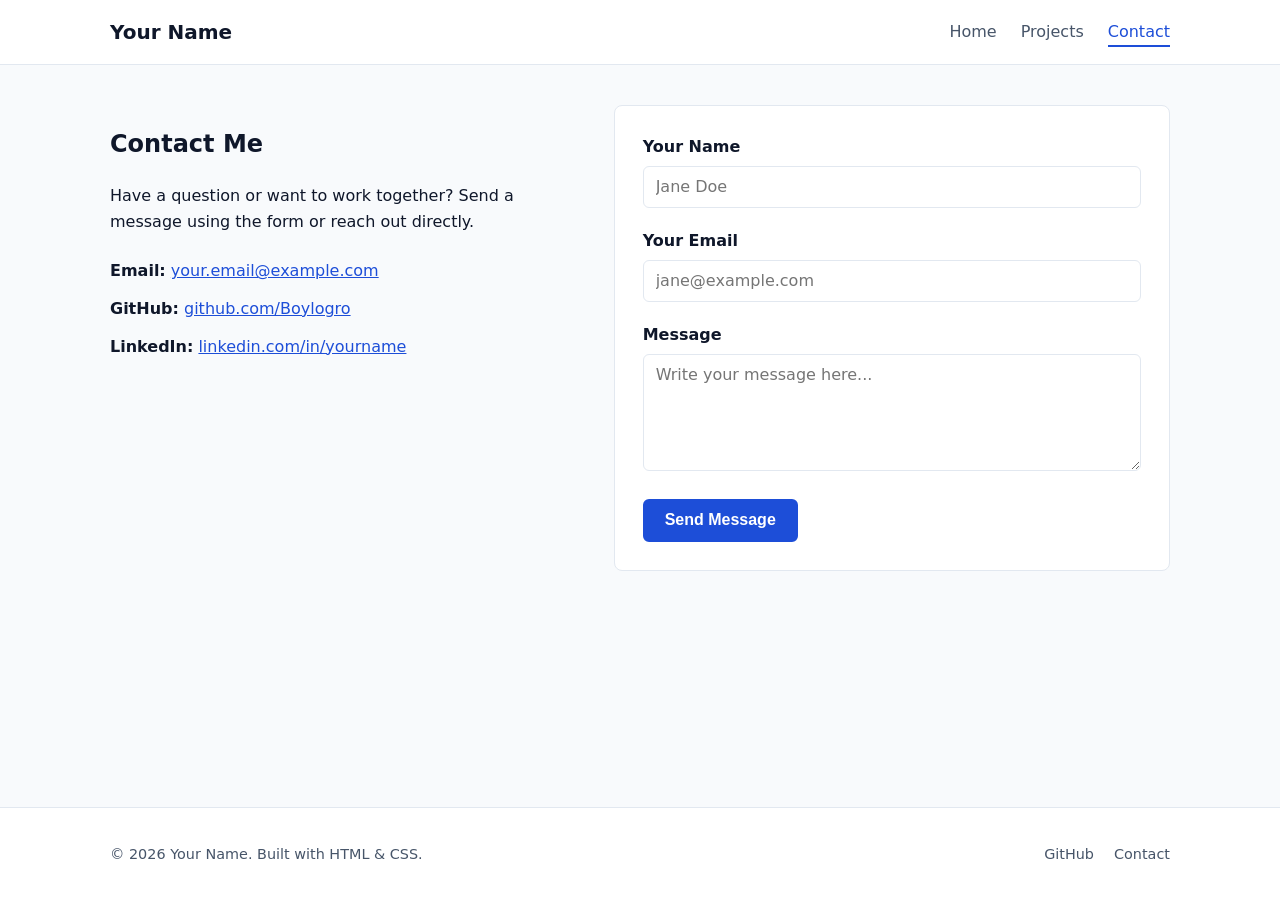
==== contact.html @ 1925878f "Initial commit: add base HTML pages and external CSS" ====
<!DOCTYPE html>
<html lang="en">
<head>
  <meta charset="UTF-8">
  <meta name="viewport" content="width=device-width, initial-scale=1.0">
  <title>Contact | Your Name</title>
  <link rel="stylesheet" href="styles.css">
</head>
<body>
  <header class="site-header">
    <div class="container header-inner">
      <a href="index.html" class="logo">Your Name</a>
      <nav aria-label="Main navigation">
        <ul class="nav-list">
          <li><a href="index.html">Home</a></li>
          <li><a href="projects.html">Projects</a></li>
          <li><a href="contact.html" class="active">Contact</a></li>
        </ul>
      </nav>
    </div>
  </header>

  <main class="container">
    <section class="page-section contact-layout">
      <div class="contact-info">
        <h1>Contact Me</h1>
        <p>Have a question or want to work together? Send a message using the form or reach out directly.</p>
        <ul class="contact-details">
          <li><strong>Email:</strong> <a href="mailto:your.email@example.com">your.email@example.com</a></li>
          <li><strong>GitHub:</strong> <a href="https://github.com/Boylogro" target="_blank" rel="noopener noreferrer">github.com/Boylogro</a></li>
          <li><strong>LinkedIn:</strong> <a href="https://linkedin.com" target="_blank" rel="noopener noreferrer">linkedin.com/in/yourname</a></li>
        </ul>
      </div>

      <form class="contact-form" action="#" method="post">
        <div class="form-group">
          <label for="name">Your Name</label>
          <input type="text" id="name" name="name" placeholder="Jane Doe" required>
        </div>

        <div class="form-group">
          <label for="email">Your Email</label>
          <input type="email" id="email" name="email" placeholder="jane@example.com" required>
        </div>

        <div class="form-group">
          <label for="message">Message</label>
          <textarea id="message" name="message" rows="5" placeholder="Write your message here..." required></textarea>
        </div>

        <button type="submit" class="btn">Send Message</button>
      </form>
    </section>
  </main>

  <footer class="site-footer">
    <div class="container footer-inner">
      <p>&copy; 2026 Your Name. Built with HTML &amp; CSS.</p>
      <ul class="footer-links">
        <li><a href="https://github.com/Boylogro" target="_blank" rel="noopener noreferrer">GitHub</a></li>
        <li><a href="contact.html">Contact</a></li>
      </ul>
    </div>
  </footer>
</body>
</html>
---- styles.css ----
/*
  Color Palette:
  - Background: #f8fafc (Slate 50)
  - Surface / Cards: #ffffff (White)
  - Primary Accent: #1d4ed8 (Blue 700)
  - Primary Hover: #1e40af (Blue 800)
  - Text Primary: #0f172a (Slate 900)
  - Text Secondary: #475569 (Slate 600)
  - Border: #e2e8f0 (Slate 200)

  Font Family:
  - System Sans-Serif Stack: system-ui, -apple-system, "Segoe UI", Roboto, sans-serif
*/

:root {
    --bg-color: #f8fafc;
    --surface-color: #ffffff;
    --primary: #1d4ed8;
    --primary-hover: #1e40af;
    --text-main: #0f172a;
    --text-muted: #475569;
    --border-color: #e2e8f0;
  }
  
  *,
  *::before,
  *::after {
    box-sizing: border-box;
  }
  
  body {
    margin: 0;
    font-family: system-ui, -apple-system, "Segoe UI", Roboto, sans-serif;
    background-color: var(--bg-color);
    color: var(--text-main);
    line-height: 1.6;
    display: flex;
    flex-direction: column;
    min-height: 100vh;
  }
  
  img {
    max-width: 100%;
    height: auto;
    display: block;
  }
  
  main {
    flex: 1;
  }
  
  .container {
    width: 100%;
    max-width: 1100px;
    margin: 0 auto;
    padding: 0 1.25rem;
  }
  
  /* Header & Navigation */
  .site-header {
    background-color: var(--surface-color);
    border-bottom: 1px solid var(--border-color);
  }
  
  .header-inner {
    display: flex;
    justify-content: space-between;
    align-items: center;
    padding-top: 1rem;
    padding-bottom: 1rem;
    gap: 1rem;
  }
  
  .logo {
    font-size: 1.25rem;
    font-weight: 700;
    color: var(--text-main);
    text-decoration: none;
  }
  
  .nav-list {
    list-style: none;
    display: flex;
    gap: 1.5rem;
    margin: 0;
    padding: 0;
  }
  
  .nav-list a {
    text-decoration: none;
    color: var(--text-muted);
    font-weight: 500;
    padding-bottom: 0.25rem;
    border-bottom: 2px solid transparent;
    transition: color 0.2s ease, border-color 0.2s ease;
  }
  
  .nav-list a:hover,
  .nav-list a.active {
    color: var(--primary);
    border-bottom-color: var(--primary);
  }
  
  /* Buttons */
  .btn {
    display: inline-block;
    background-color: var(--primary);
    color: #ffffff;
    text-decoration: none;
    padding: 0.65rem 1.25rem;
    border-radius: 6px;
    font-weight: 600;
    border: 2px solid var(--primary);
    cursor: pointer;
    font-size: 1rem;
    transition: background-color 0.2s ease, border-color 0.2s ease;
  }
  
  .btn:hover {
    background-color: var(--primary-hover);
    border-color: var(--primary-hover);
  }
  
  .btn-outline {
    background-color: transparent;
    color: var(--primary);
  }
  
  .btn-outline:hover {
    background-color: var(--primary);
    color: #ffffff;
  }
  
  /* Hero Section */
  .hero {
    display: flex;
    align-items: center;
    gap: 2.5rem;
    padding: 3.5rem 0;
  }
  
  .profile-photo {
    width: 220px;
    height: 220px;
    object-fit: cover;
    border-radius: 50%;
    border: 4px solid var(--surface-color);
    box-shadow: 0 4px 12px rgba(15, 23, 42, 0.08);
    flex-shrink: 0;
  }
  
  .hero-content h1 {
    margin-top: 0;
    margin-bottom: 0.75rem;
    font-size: 2.25rem;
  }
  
  .hero-content p {
    color: var(--text-muted);
    margin-bottom: 1.5rem;
  }
  
  .hero-actions {
    display: flex;
    flex-wrap: wrap;
    gap: 0.75rem;
  }
  
  /* Skills & Projects Grids */
  .skills-section,
  .page-section {
    padding: 2.5rem 0 3.5rem;
  }
  
  .section-intro {
    color: var(--text-muted);
    margin-bottom: 2rem;
  }
  
  .skills-grid,
  .projects-grid {
    display: grid;
    grid-template-columns: repeat(3, 1fr);
    gap: 1.5rem;
  }
  
  .skill-card,
  .project-card {
    background-color: var(--surface-color);
    border: 1px solid var(--border-color);
    border-radius: 8px;
    overflow: hidden;
    transition: transform 0.2s ease, box-shadow 0.2s ease;
  }
  
  .skill-card {
    padding: 1.5rem;
  }
  
  .project-card:hover,
  .skill-card:hover {
    transform: translateY(-3px);
    box-shadow: 0 8px 20px rgba(15, 23, 42, 0.08);
  }
  
  .project-card img {
    width: 100%;
    height: 190px;
    object-fit: cover;
    background-color: var(--border-color);
  }
  
  .card-body {
    padding: 1.25rem;
  }
  
  .card-body h2 {
    margin-top: 0;
    font-size: 1.25rem;
  }
  
  .card-body p {
    color: var(--text-muted);
    margin-bottom: 1.25rem;
  }
  
  /* Contact Page */
  .contact-layout {
    display: grid;
    grid-template-columns: 1fr 1.2fr;
    gap: 2.5rem;
    align-items: start;
  }
  
  .contact-details {
    list-style: none;
    padding: 0;
    margin-top: 1.5rem;
  }
  
  .contact-details li {
    margin-bottom: 0.75rem;
  }
  
  .contact-details a {
    color: var(--primary);
  }
  
  .contact-form {
    background-color: var(--surface-color);
    border: 1px solid var(--border-color);
    border-radius: 8px;
    padding: 1.75rem;
  }
  
  .form-group {
    margin-bottom: 1.25rem;
  }
  
  .form-group label {
    display: block;
    font-weight: 600;
    margin-bottom: 0.4rem;
  }
  
  .form-group input,
  .form-group textarea {
    width: 100%;
    padding: 0.65rem 0.75rem;
    border: 1px solid var(--border-color);
    border-radius: 6px;
    font-family: inherit;
    font-size: 1rem;
  }
  
  .form-group input:focus,
  .form-group textarea:focus {
    outline: 2px solid var(--primary);
    border-color: transparent;
  }
  
  /* Footer */
  .site-footer {
    background-color: var(--surface-color);
    border-top: 1px solid var(--border-color);
    padding: 1.25rem 0;
    color: var(--text-muted);
    font-size: 0.9rem;
  }
  
  .footer-inner {
    display: flex;
    justify-content: space-between;
    align-items: center;
    gap: 1rem;
  }
  
  .footer-links {
    list-style: none;
    display: flex;
    gap: 1.25rem;
    margin: 0;
    padding: 0;
  }
  
  .footer-links a {
    color: var(--text-muted);
    text-decoration: none;
  }
  
  .footer-links a:hover {
    color: var(--primary);
  }
  
  /* Responsive Breakpoints (768px Tablet & 360px Mobile) */
  @media (max-width: 768px) {
    .hero {
      flex-direction: column;
      text-align: center;
      padding: 2.5rem 0;
    }
  
    .hero-actions {
      justify-content: center;
    }
  
    .skills-grid,
    .projects-grid {
      grid-template-columns: repeat(2, 1fr);
    }
  
    .contact-layout {
      grid-template-columns: 1fr;
    }
  }
  
  @media (max-width: 480px) {
    .header-inner,
    .footer-inner {
      flex-direction: column;
      text-align: center;
    }
  
    .skills-grid,
    .projects-grid {
      grid-template-columns: 1fr;
    }
  
    .profile-photo {
      width: 160px;
      height: 160px;
    }
  
    .hero-content h1 {
      font-size: 1.75rem;
    }
  }
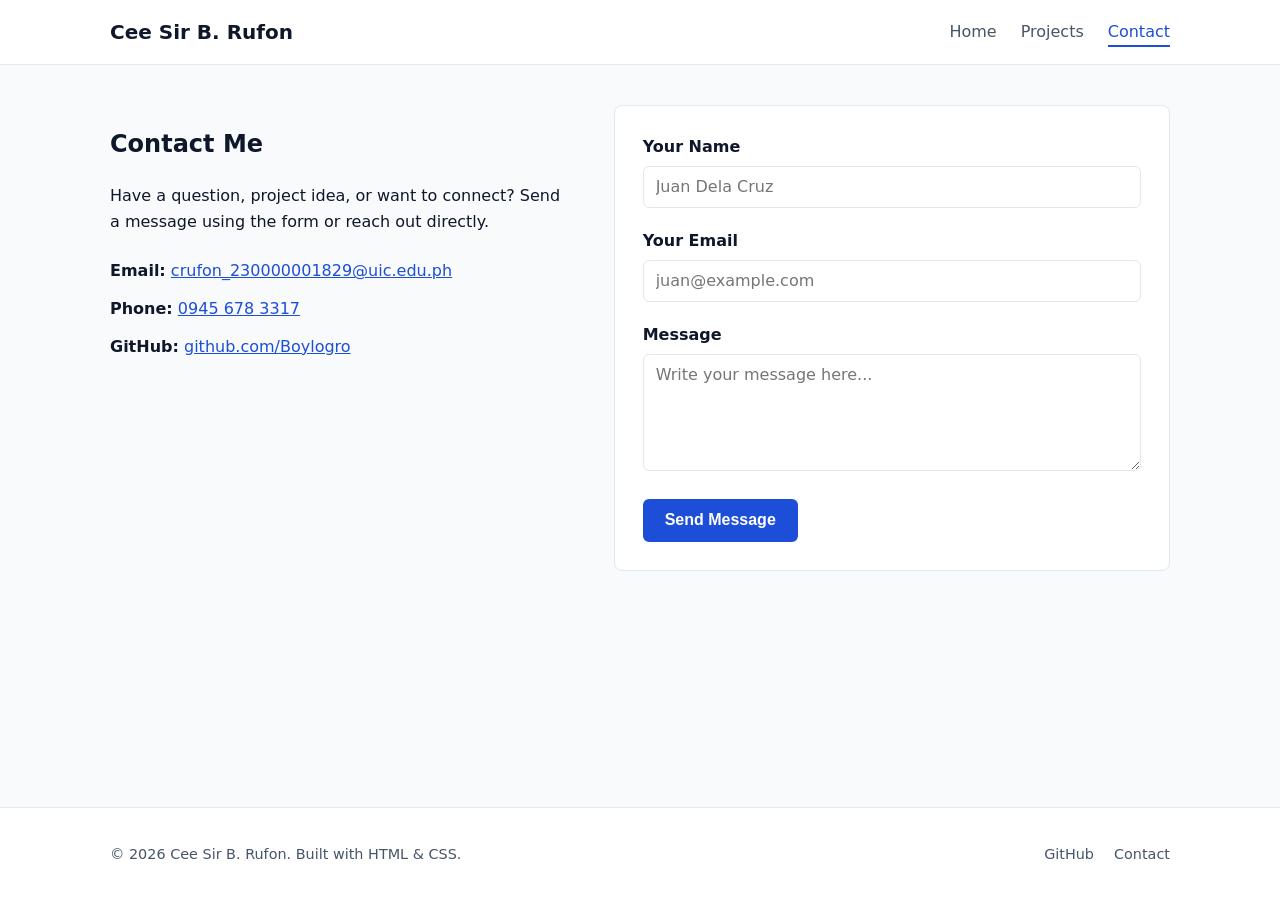
==== commit 5adca7e7: "Update contact page with email, phone number, and GitHub link" ====
--- a/contact.html
+++ b/contact.html
@@ -3,13 +3,13 @@
 <head>
   <meta charset="UTF-8">
   <meta name="viewport" content="width=device-width, initial-scale=1.0">
-  <title>Contact | Your Name</title>
+  <title>Contact | Cee Sir B. Rufon</title>
   <link rel="stylesheet" href="styles.css">
 </head>
 <body>
   <header class="site-header">
     <div class="container header-inner">
-      <a href="index.html" class="logo">Your Name</a>
+      <a href="index.html" class="logo">Cee Sir B. Rufon</a>
       <nav aria-label="Main navigation">
         <ul class="nav-list">
           <li><a href="index.html">Home</a></li>
@@ -24,23 +24,23 @@
     <section class="page-section contact-layout">
       <div class="contact-info">
         <h1>Contact Me</h1>
-        <p>Have a question or want to work together? Send a message using the form or reach out directly.</p>
+        <p>Have a question, project idea, or want to connect? Send a message using the form or reach out directly.</p>
         <ul class="contact-details">
-          <li><strong>Email:</strong> <a href="mailto:your.email@example.com">your.email@example.com</a></li>
+          <li><strong>Email:</strong> <a href="mailto:crufon_230000001829@uic.edu.ph">crufon_230000001829@uic.edu.ph</a></li>
+          <li><strong>Phone:</strong> <a href="tel:+639456783317">0945 678 3317</a></li>
           <li><strong>GitHub:</strong> <a href="https://github.com/Boylogro" target="_blank" rel="noopener noreferrer">github.com/Boylogro</a></li>
-          <li><strong>LinkedIn:</strong> <a href="https://linkedin.com" target="_blank" rel="noopener noreferrer">linkedin.com/in/yourname</a></li>
         </ul>
       </div>
 
       <form class="contact-form" action="#" method="post">
         <div class="form-group">
           <label for="name">Your Name</label>
-          <input type="text" id="name" name="name" placeholder="Jane Doe" required>
+          <input type="text" id="name" name="name" placeholder="Juan Dela Cruz" required>
         </div>
 
         <div class="form-group">
           <label for="email">Your Email</label>
-          <input type="email" id="email" name="email" placeholder="jane@example.com" required>
+          <input type="email" id="email" name="email" placeholder="juan@example.com" required>
         </div>
 
         <div class="form-group">
@@ -55,7 +55,7 @@
 
   <footer class="site-footer">
     <div class="container footer-inner">
-      <p>&copy; 2026 Your Name. Built with HTML &amp; CSS.</p>
+      <p>&copy; 2026 Cee Sir B. Rufon. Built with HTML &amp; CSS.</p>
       <ul class="footer-links">
         <li><a href="https://github.com/Boylogro" target="_blank" rel="noopener noreferrer">GitHub</a></li>
         <li><a href="contact.html">Contact</a></li>
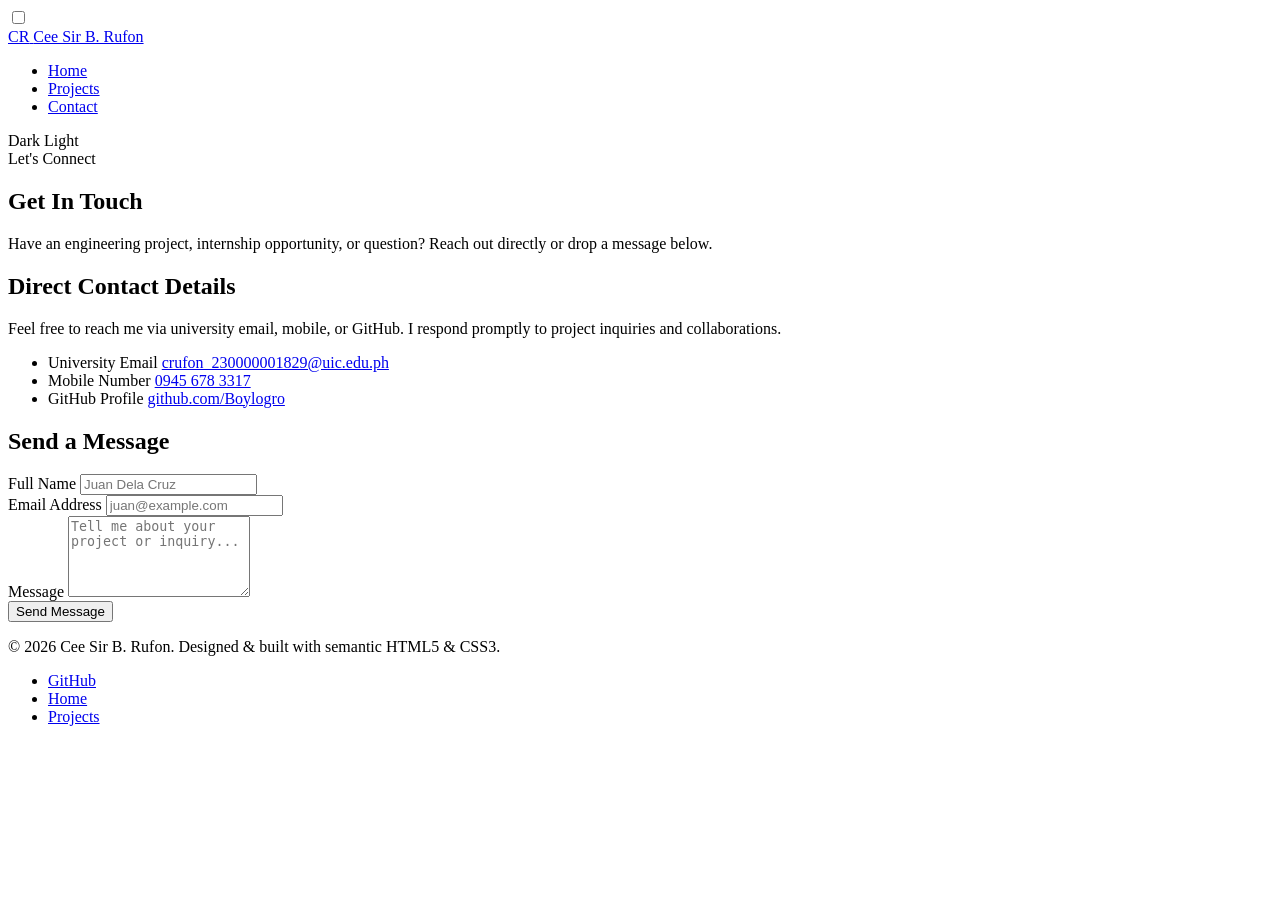
==== commit 7cda8a48: "Add interactive peeking Earth landing intro with audio" ====
--- a/contact.html
+++ b/contact.html
@@ -4,63 +4,100 @@
   <meta charset="UTF-8">
   <meta name="viewport" content="width=device-width, initial-scale=1.0">
   <title>Contact | Cee Sir B. Rufon</title>
+  <link rel="preconnect" href="https://fonts.googleapis.com">
+  <link rel="preconnect" href="https://fonts.gstatic.com" crossorigin>
+  <link rel="stylesheet" href="https://fonts.googleapis.com/css2?family=Plus+Jakarta+Sans:wght@400;500;600;700;800&display=swap">
+  <link rel="stylesheet" href="https://fonts.googleapis.com/css2?family=JetBrains+Mono:wght@500;600&display=swap">
   <link rel="stylesheet" href="styles.css">
 </head>
 <body>
-  <header class="site-header">
-    <div class="container header-inner">
-      <a href="index.html" class="logo">Cee Sir B. Rufon</a>
-      <nav aria-label="Main navigation">
-        <ul class="nav-list">
+  <input type="checkbox" id="theme-toggle" class="theme-checkbox" aria-label="Toggle dark mode">
+
+  <div class="site-wrapper">
+    <header class="site-header">
+      <div class="container header-inner">
+        <a href="index.html" class="logo">
+          <span class="logo-mark">CR</span>
+          <span>Cee Sir B. Rufon</span>
+        </a>
+        <div class="header-controls">
+          <nav aria-label="Main navigation">
+            <ul class="nav-list">
+              <li><a href="index.html">Home</a></li>
+              <li><a href="projects.html">Projects</a></li>
+              <li><a href="contact.html" class="active">Contact</a></li>
+            </ul>
+          </nav>
+          <label for="theme-toggle" class="theme-switch" title="Switch Light / Dark Theme">
+            <span class="theme-label-dark">Dark</span>
+            <span class="theme-label-light">Light</span>
+          </label>
+        </div>
+      </div>
+    </header>
+
+    <main class="container">
+      <section class="page-section" aria-labelledby="contact-heading">
+        <div class="section-header">
+          <span class="section-kicker">Let's Connect</span>
+          <h1 id="contact-heading">Get In Touch</h1>
+          <p class="section-intro">Have an engineering project, internship opportunity, or question? Reach out directly or drop a message below.</p>
+        </div>
+
+        <div class="contact-layout">
+          <div class="contact-info">
+            <h2>Direct Contact Details</h2>
+            <p>Feel free to reach me via university email, mobile, or GitHub. I respond promptly to project inquiries and collaborations.</p>
+
+            <ul class="contact-details">
+              <li>
+                <span class="contact-label">University Email</span>
+                <a href="mailto:crufon_230000001829@uic.edu.ph">crufon_230000001829@uic.edu.ph</a>
+              </li>
+              <li>
+                <span class="contact-label">Mobile Number</span>
+                <a href="tel:+639456783317">0945 678 3317</a>
+              </li>
+              <li>
+                <span class="contact-label">GitHub Profile</span>
+                <a href="https://github.com/Boylogro" target="_blank" rel="noopener noreferrer">github.com/Boylogro</a>
+              </li>
+            </ul>
+          </div>
+
+          <form class="contact-form" action="#" method="post">
+            <h2>Send a Message</h2>
+            <div class="form-group">
+              <label for="name">Full Name</label>
+              <input type="text" id="name" name="name" placeholder="Juan Dela Cruz" required>
+            </div>
+
+            <div class="form-group">
+              <label for="email">Email Address</label>
+              <input type="email" id="email" name="email" placeholder="juan@example.com" required>
+            </div>
+
+            <div class="form-group">
+              <label for="message">Message</label>
+              <textarea id="message" name="message" rows="5" placeholder="Tell me about your project or inquiry..." required></textarea>
+            </div>
+
+            <button type="submit" class="btn btn-primary btn-full">Send Message</button>
+          </form>
+        </div>
+      </section>
+    </main>
+
+    <footer class="site-footer">
+      <div class="container footer-inner">
+        <p>&copy; 2026 Cee Sir B. Rufon. Designed &amp; built with semantic HTML5 &amp; CSS3.</p>
+        <ul class="footer-links">
+          <li><a href="https://github.com/Boylogro" target="_blank" rel="noopener noreferrer">GitHub</a></li>
           <li><a href="index.html">Home</a></li>
           <li><a href="projects.html">Projects</a></li>
-          <li><a href="contact.html" class="active">Contact</a></li>
-        </ul>
-      </nav>
-    </div>
-  </header>
-
-  <main class="container">
-    <section class="page-section contact-layout">
-      <div class="contact-info">
-        <h1>Contact Me</h1>
-        <p>Have a question, project idea, or want to connect? Send a message using the form or reach out directly.</p>
-        <ul class="contact-details">
-          <li><strong>Email:</strong> <a href="mailto:crufon_230000001829@uic.edu.ph">crufon_230000001829@uic.edu.ph</a></li>
-          <li><strong>Phone:</strong> <a href="tel:+639456783317">0945 678 3317</a></li>
-          <li><strong>GitHub:</strong> <a href="https://github.com/Boylogro" target="_blank" rel="noopener noreferrer">github.com/Boylogro</a></li>
         </ul>
       </div>
-
-      <form class="contact-form" action="#" method="post">
-        <div class="form-group">
-          <label for="name">Your Name</label>
-          <input type="text" id="name" name="name" placeholder="Juan Dela Cruz" required>
-        </div>
-
-        <div class="form-group">
-          <label for="email">Your Email</label>
-          <input type="email" id="email" name="email" placeholder="juan@example.com" required>
-        </div>
-
-        <div class="form-group">
-          <label for="message">Message</label>
-          <textarea id="message" name="message" rows="5" placeholder="Write your message here..." required></textarea>
-        </div>
-
-        <button type="submit" class="btn">Send Message</button>
-      </form>
-    </section>
-  </main>
-
-  <footer class="site-footer">
-    <div class="container footer-inner">
-      <p>&copy; 2026 Cee Sir B. Rufon. Built with HTML &amp; CSS.</p>
-      <ul class="footer-links">
-        <li><a href="https://github.com/Boylogro" target="_blank" rel="noopener noreferrer">GitHub</a></li>
-        <li><a href="contact.html">Contact</a></li>
-      </ul>
-    </div>
-  </footer>
+    </footer>
+  </div>
 </body>
 </html>
--- a/styles.css
+++ b/styles.css
@@ -1,357 +1,200 @@
-/*
-  Color Palette:
-  - Background: #f8fafc (Slate 50)
-  - Surface / Cards: #ffffff (White)
-  - Primary Accent: #1d4ed8 (Blue 700)
-  - Primary Hover: #1e40af (Blue 800)
-  - Text Primary: #0f172a (Slate 900)
-  - Text Secondary: #475569 (Slate 600)
-  - Border: #e2e8f0 (Slate 200)
-
-  Font Family:
-  - System Sans-Serif Stack: system-ui, -apple-system, "Segoe UI", Roboto, sans-serif
-*/
-
-:root {
-    --bg-color: #f8fafc;
-    --surface-color: #ffffff;
-    --primary: #1d4ed8;
-    --primary-hover: #1e40af;
-    --text-main: #0f172a;
-    --text-muted: #475569;
-    --border-color: #e2e8f0;
-  }
-  
-  *,
-  *::before,
-  *::after {
-    box-sizing: border-box;
-  }
-  
-  body {
-    margin: 0;
-    font-family: system-ui, -apple-system, "Segoe UI", Roboto, sans-serif;
-    background-color: var(--bg-color);
-    color: var(--text-main);
-    line-height: 1.6;
+/* =========================================================
+   Peeking Earth Intro Overlay & Audio Pill
+   ========================================================= */
+   .intro-checkbox {
+    position: absolute;
+    opacity: 0;
+    pointer-events: none;
+  }
+  
+  .earth-intro {
+    position: fixed;
+    inset: 0;
+    z-index: 9999;
+    background: radial-gradient(circle at 50% 115%, #0c2448 0%, #050814 55%, #020308 100%);
     display: flex;
     flex-direction: column;
-    min-height: 100vh;
-  }
-  
-  img {
-    max-width: 100%;
-    height: auto;
+    align-items: center;
+    justify-content: center;
+    text-align: center;
+    padding: 1.5rem 1.5rem 14rem;
+    overflow: hidden;
+    transition: opacity 0.85s ease, transform 0.85s ease, visibility 0.85s ease;
+  }
+  
+  .intro-checkbox:checked ~ .earth-intro {
+    opacity: 0;
+    transform: scale(1.06);
+    visibility: hidden;
+    pointer-events: none;
+  }
+  
+  /* Twinkling Starfield Backdrop */
+  .starfield {
+    position: absolute;
+    inset: 0;
+    background-image:
+      radial-gradient(2px 2px at 15% 22%, rgba(255, 255, 255, 0.85), transparent),
+      radial-gradient(1.5px 1.5px at 32% 14%, rgba(56, 189, 248, 0.9), transparent),
+      radial-gradient(2px 2px at 68% 18%, rgba(255, 255, 255, 0.8), transparent),
+      radial-gradient(1.5px 1.5px at 84% 28%, rgba(165, 180, 252, 0.9), transparent),
+      radial-gradient(2px 2px at 24% 45%, rgba(255, 255, 255, 0.7), transparent),
+      radial-gradient(1.5px 1.5px at 76% 42%, rgba(255, 255, 255, 0.75), transparent),
+      radial-gradient(2px 2px at 50% 10%, rgba(255, 255, 255, 0.9), transparent);
+    opacity: 0.85;
+    pointer-events: none;
+  }
+  
+  .intro-hud {
+    position: relative;
+    z-index: 2;
+    max-width: 540px;
+  }
+  
+  .intro-kicker {
+    display: inline-block;
+    font-family: "JetBrains Mono", monospace;
+    font-size: 0.78rem;
+    font-weight: 600;
+    letter-spacing: 0.1em;
+    color: #22d3ee;
+    background-color: rgba(34, 211, 238, 0.12);
+    border: 1px solid rgba(34, 211, 238, 0.35);
+    padding: 0.35rem 0.9rem;
+    border-radius: 999px;
+    margin-bottom: 1rem;
+  }
+  
+  .intro-hud h2 {
+    margin: 0 0 0.6rem;
+    font-size: 2.5rem;
+    font-weight: 800;
+    letter-spacing: -0.03em;
+    color: #f8fafc;
+  }
+  
+  .intro-hud p {
+    margin: 0;
+    color: #94a3b8;
+    font-size: 1rem;
+  }
+  
+  /* Glowing Earth Peeking From the Bottom Horizon */
+  @keyframes earthSpin {
+    0% {
+      background-position: 0% 50%;
+    }
+    100% {
+      background-position: 200% 50%;
+    }
+  }
+  
+  @keyframes horizonPulse {
+    0%, 100% {
+      box-shadow:
+        0 -18px 70px rgba(56, 189, 248, 0.55),
+        0 -4px 25px rgba(99, 102, 241, 0.45),
+        inset 0 22px 45px rgba(186, 230, 253, 0.55);
+    }
+    50% {
+      box-shadow:
+        0 -24px 95px rgba(34, 211, 238, 0.8),
+        0 -6px 35px rgba(99, 102, 241, 0.65),
+        inset 0 26px 55px rgba(224, 242, 254, 0.75);
+    }
+  }
+  
+  .earth-trigger {
+    position: absolute;
+    bottom: -230px;
+    left: 50%;
+    transform: translateX(-50%);
+    width: 460px;
+    height: 460px;
+    border-radius: 50%;
+    cursor: pointer;
+    z-index: 3;
+    transition: transform 0.35s ease;
+  }
+  
+  .earth-trigger:hover {
+    transform: translateX(-50%) translateY(-14px) scale(1.03);
+  }
+  
+  .earth-globe {
     display: block;
-  }
-  
-  main {
-    flex: 1;
-  }
-  
-  .container {
     width: 100%;
-    max-width: 1100px;
-    margin: 0 auto;
-    padding: 0 1.25rem;
-  }
-  
-  /* Header & Navigation */
-  .site-header {
-    background-color: var(--surface-color);
-    border-bottom: 1px solid var(--border-color);
-  }
-  
-  .header-inner {
-    display: flex;
-    justify-content: space-between;
-    align-items: center;
-    padding-top: 1rem;
-    padding-bottom: 1rem;
-    gap: 1rem;
-  }
-  
-  .logo {
-    font-size: 1.25rem;
+    height: 100%;
+    border-radius: 50%;
+    background:
+      radial-gradient(circle at 30% 25%, rgba(74, 222, 128, 0.38) 0%, transparent 24%),
+      radial-gradient(circle at 65% 32%, rgba(52, 211, 153, 0.32) 0%, transparent 28%),
+      radial-gradient(circle at 48% 18%, rgba(255, 255, 255, 0.25) 0%, transparent 30%),
+      radial-gradient(circle at 50% 20%, #38bdf8 0%, #1d4ed8 42%, #0f172a 78%, #020617 100%);
+    background-size: 200% 100%;
+    animation: earthSpin 18s linear infinite, horizonPulse 3.5s ease-in-out infinite;
+    border-top: 2px solid rgba(186, 230, 253, 0.8);
+  }
+  
+  .earth-cta {
+    position: absolute;
+    top: 72px;
+    left: 50%;
+    transform: translateX(-50%);
+    font-family: "JetBrains Mono", monospace;
+    font-size: 0.92rem;
     font-weight: 700;
-    color: var(--text-main);
-    text-decoration: none;
-  }
-  
-  .nav-list {
-    list-style: none;
-    display: flex;
-    gap: 1.5rem;
-    margin: 0;
-    padding: 0;
-  }
-  
-  .nav-list a {
-    text-decoration: none;
-    color: var(--text-muted);
-    font-weight: 500;
-    padding-bottom: 0.25rem;
-    border-bottom: 2px solid transparent;
-    transition: color 0.2s ease, border-color 0.2s ease;
-  }
-  
-  .nav-list a:hover,
-  .nav-list a.active {
-    color: var(--primary);
-    border-bottom-color: var(--primary);
-  }
-  
-  /* Buttons */
-  .btn {
-    display: inline-block;
-    background-color: var(--primary);
+    letter-spacing: 0.22em;
     color: #ffffff;
-    text-decoration: none;
-    padding: 0.65rem 1.25rem;
-    border-radius: 6px;
+    background-color: rgba(15, 23, 42, 0.72);
+    border: 1px solid rgba(186, 230, 253, 0.5);
+    padding: 0.45rem 1.25rem;
+    border-radius: 999px;
+    backdrop-filter: blur(6px);
+    transition: background-color 0.2s ease, border-color 0.2s ease;
+  }
+  
+  .earth-trigger:hover .earth-cta {
+    background-color: #4f46e5;
+    border-color: #ffffff;
+  }
+  
+  /* Floating Audio Control Pill */
+  .audio-pill {
+    position: fixed;
+    bottom: 1.25rem;
+    right: 1.25rem;
+    z-index: 90;
+    font-family: "JetBrains Mono", monospace;
+    font-size: 0.8rem;
     font-weight: 600;
-    border: 2px solid var(--primary);
+    color: #ffffff;
+    background: linear-gradient(135deg, var(--primary), #0ea5e9);
+    border: 1px solid rgba(255, 255, 255, 0.25);
+    padding: 0.55rem 1rem;
+    border-radius: 999px;
     cursor: pointer;
-    font-size: 1rem;
-    transition: background-color 0.2s ease, border-color 0.2s ease;
-  }
-  
-  .btn:hover {
-    background-color: var(--primary-hover);
-    border-color: var(--primary-hover);
-  }
-  
-  .btn-outline {
-    background-color: transparent;
-    color: var(--primary);
-  }
-  
-  .btn-outline:hover {
-    background-color: var(--primary);
-    color: #ffffff;
-  }
-  
-  /* Hero Section */
-  .hero {
-    display: flex;
-    align-items: center;
-    gap: 2.5rem;
-    padding: 3.5rem 0;
-  }
-  
-  .profile-photo {
-    width: 220px;
-    height: 220px;
-    object-fit: cover;
-    border-radius: 50%;
-    border: 4px solid var(--surface-color);
-    box-shadow: 0 4px 12px rgba(15, 23, 42, 0.08);
-    flex-shrink: 0;
-  }
-  
-  .hero-content h1 {
-    margin-top: 0;
-    margin-bottom: 0.75rem;
-    font-size: 2.25rem;
-  }
-  
-  .hero-content p {
-    color: var(--text-muted);
-    margin-bottom: 1.5rem;
-  }
-  
-  .hero-actions {
-    display: flex;
-    flex-wrap: wrap;
-    gap: 0.75rem;
-  }
-  
-  /* Skills & Projects Grids */
-  .skills-section,
-  .page-section {
-    padding: 2.5rem 0 3.5rem;
-  }
-  
-  .section-intro {
-    color: var(--text-muted);
-    margin-bottom: 2rem;
-  }
-  
-  .skills-grid,
-  .projects-grid {
-    display: grid;
-    grid-template-columns: repeat(3, 1fr);
-    gap: 1.5rem;
-  }
-  
-  .skill-card,
-  .project-card {
-    background-color: var(--surface-color);
-    border: 1px solid var(--border-color);
-    border-radius: 8px;
-    overflow: hidden;
-    transition: transform 0.2s ease, box-shadow 0.2s ease;
-  }
-  
-  .skill-card {
-    padding: 1.5rem;
-  }
-  
-  .project-card:hover,
-  .skill-card:hover {
-    transform: translateY(-3px);
-    box-shadow: 0 8px 20px rgba(15, 23, 42, 0.08);
-  }
-  
-  .project-card img {
-    width: 100%;
-    height: 190px;
-    object-fit: cover;
-    background-color: var(--border-color);
-  }
-  
-  .card-body {
-    padding: 1.25rem;
-  }
-  
-  .card-body h2 {
-    margin-top: 0;
-    font-size: 1.25rem;
-  }
-  
-  .card-body p {
-    color: var(--text-muted);
-    margin-bottom: 1.25rem;
-  }
-  
-  /* Contact Page */
-  .contact-layout {
-    display: grid;
-    grid-template-columns: 1fr 1.2fr;
-    gap: 2.5rem;
-    align-items: start;
-  }
-  
-  .contact-details {
-    list-style: none;
-    padding: 0;
-    margin-top: 1.5rem;
-  }
-  
-  .contact-details li {
-    margin-bottom: 0.75rem;
-  }
-  
-  .contact-details a {
-    color: var(--primary);
-  }
-  
-  .contact-form {
-    background-color: var(--surface-color);
-    border: 1px solid var(--border-color);
-    border-radius: 8px;
-    padding: 1.75rem;
-  }
-  
-  .form-group {
-    margin-bottom: 1.25rem;
-  }
-  
-  .form-group label {
-    display: block;
-    font-weight: 600;
-    margin-bottom: 0.4rem;
-  }
-  
-  .form-group input,
-  .form-group textarea {
-    width: 100%;
-    padding: 0.65rem 0.75rem;
-    border: 1px solid var(--border-color);
-    border-radius: 6px;
-    font-family: inherit;
-    font-size: 1rem;
-  }
-  
-  .form-group input:focus,
-  .form-group textarea:focus {
-    outline: 2px solid var(--primary);
-    border-color: transparent;
-  }
-  
-  /* Footer */
-  .site-footer {
-    background-color: var(--surface-color);
-    border-top: 1px solid var(--border-color);
-    padding: 1.25rem 0;
-    color: var(--text-muted);
-    font-size: 0.9rem;
-  }
-  
-  .footer-inner {
-    display: flex;
-    justify-content: space-between;
-    align-items: center;
-    gap: 1rem;
-  }
-  
-  .footer-links {
-    list-style: none;
-    display: flex;
-    gap: 1.25rem;
-    margin: 0;
-    padding: 0;
-  }
-  
-  .footer-links a {
-    color: var(--text-muted);
-    text-decoration: none;
-  }
-  
-  .footer-links a:hover {
-    color: var(--primary);
-  }
-  
-  /* Responsive Breakpoints (768px Tablet & 360px Mobile) */
-  @media (max-width: 768px) {
-    .hero {
-      flex-direction: column;
-      text-align: center;
-      padding: 2.5rem 0;
-    }
-  
-    .hero-actions {
-      justify-content: center;
-    }
-  
-    .skills-grid,
-    .projects-grid {
-      grid-template-columns: repeat(2, 1fr);
-    }
-  
-    .contact-layout {
-      grid-template-columns: 1fr;
-    }
-  }
-  
-  @media (max-width: 480px) {
-    .header-inner,
-    .footer-inner {
-      flex-direction: column;
-      text-align: center;
-    }
-  
-    .skills-grid,
-    .projects-grid {
-      grid-template-columns: 1fr;
-    }
-  
-    .profile-photo {
-      width: 160px;
-      height: 160px;
-    }
-  
-    .hero-content h1 {
-      font-size: 1.75rem;
+    box-shadow: 0 8px 24px rgba(15, 23, 42, 0.28);
+    transition: transform 0.2s ease, opacity 0.2s ease;
+  }
+  
+  .audio-pill:hover {
+    transform: translateY(-2px);
+  }
+  
+  @media (max-width: 540px) {
+    .intro-hud h2 {
+      font-size: 1.85rem;
+    }
+  
+    .earth-trigger {
+      width: 310px;
+      height: 310px;
+      bottom: -155px;
+    }
+  
+    .earth-cta {
+      top: 52px;
+      font-size: 0.8rem;
     }
   }
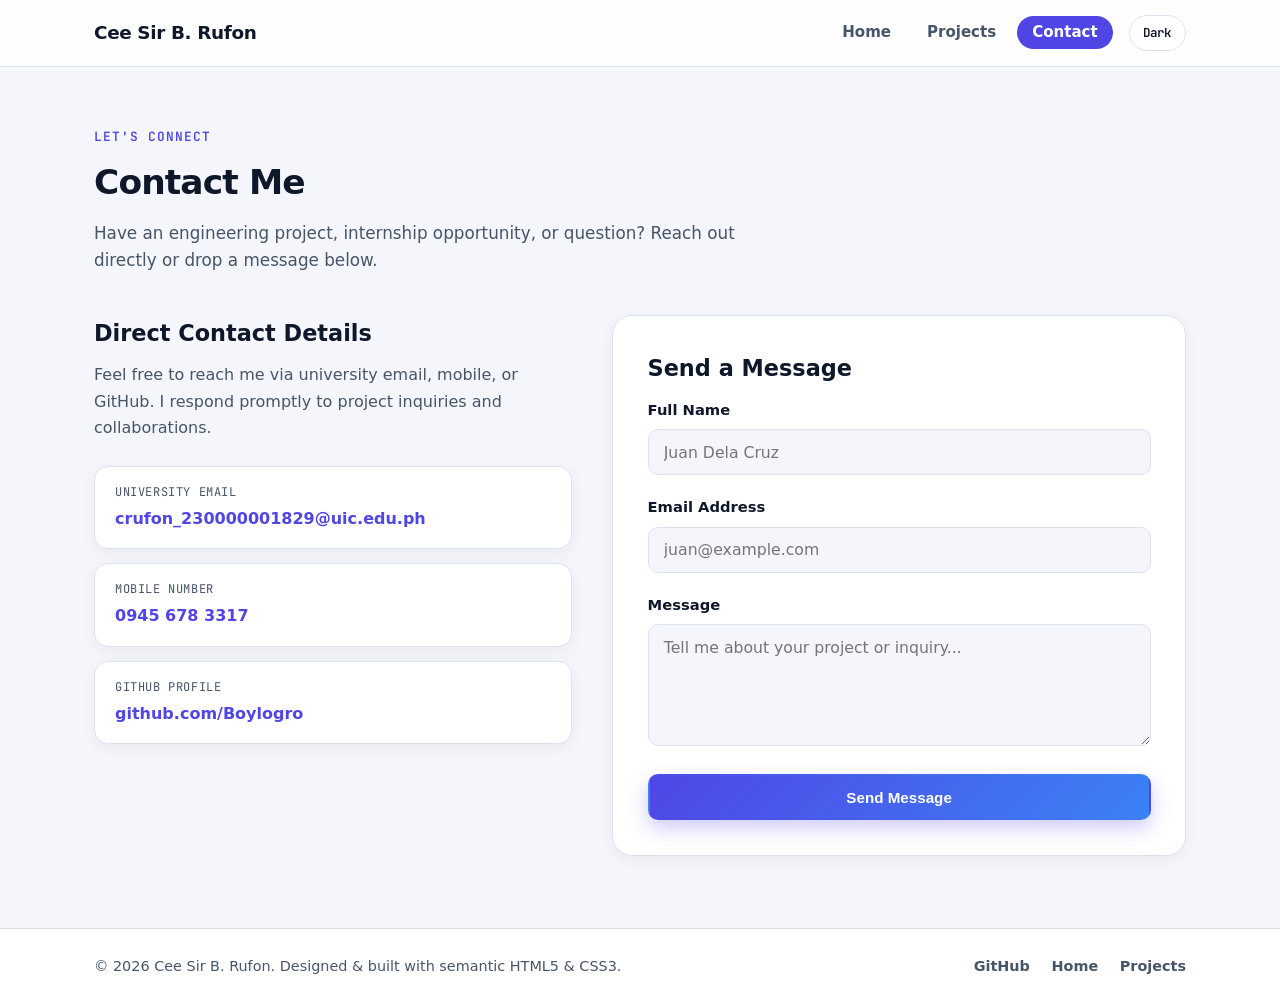
==== commit 4f1d022f: "Update Contact Me wording, clean header logo, and remove caption abbreviations" ====
--- a/contact.html
+++ b/contact.html
@@ -16,10 +16,7 @@
   <div class="site-wrapper">
     <header class="site-header">
       <div class="container header-inner">
-        <a href="index.html" class="logo">
-          <span class="logo-mark">CR</span>
-          <span>Cee Sir B. Rufon</span>
-        </a>
+        <a href="index.html" class="logo">Cee Sir B. Rufon</a>
         <div class="header-controls">
           <nav aria-label="Main navigation">
             <ul class="nav-list">
@@ -40,7 +37,7 @@
       <section class="page-section" aria-labelledby="contact-heading">
         <div class="section-header">
           <span class="section-kicker">Let's Connect</span>
-          <h1 id="contact-heading">Get In Touch</h1>
+          <h1 id="contact-heading">Contact Me</h1>
           <p class="section-intro">Have an engineering project, internship opportunity, or question? Reach out directly or drop a message below.</p>
         </div>
 
--- a/styles.css
+++ b/styles.css
@@ -1,7 +1,746 @@
 /* =========================================================
-   Peeking Earth Intro Overlay & Audio Pill
+   Theme Variables & CSS-Only Dark Mode
    ========================================================= */
-   .intro-checkbox {
+   .site-wrapper {
+    --bg-page: #f4f6fb;
+    --surface: #ffffff;
+    --surface-alt: #e9eef7;
+    --header-bg: rgba(255, 255, 255, 0.88);
+    --primary: #4f46e5;
+    --primary-hover: #4338ca;
+    --accent: #06b6d4;
+    --text-main: #0f172a;
+    --text-muted: #475569;
+    --border: #dbe3f0;
+    --shadow-sm: 0 4px 16px rgba(15, 23, 42, 0.05);
+    --shadow-lg: 0 18px 40px rgba(15, 23, 42, 0.1);
+  
+    background-color: var(--bg-page);
+    color: var(--text-main);
+    min-height: 100vh;
+    display: flex;
+    flex-direction: column;
+    transition: background-color 0.25s ease, color 0.25s ease;
+  }
+  
+  .theme-checkbox {
+    position: absolute;
+    opacity: 0;
+    pointer-events: none;
+  }
+  
+  .theme-checkbox:checked ~ .site-wrapper {
+    --bg-page: #070b14;
+    --surface: #0f172a;
+    --surface-alt: #162036;
+    --header-bg: rgba(7, 11, 20, 0.88);
+    --primary: #6366f1;
+    --primary-hover: #818cf8;
+    --accent: #22d3ee;
+    --text-main: #f8fafc;
+    --text-muted: #94a3b8;
+    --border: #1e293b;
+    --shadow-sm: 0 4px 20px rgba(0, 0, 0, 0.35);
+    --shadow-lg: 0 20px 45px rgba(0, 0, 0, 0.55);
+  }
+  
+  *,
+  *::before,
+  *::after {
+    box-sizing: border-box;
+  }
+  
+  html {
+    scroll-behavior: smooth;
+  }
+  
+  body {
+    margin: 0;
+    font-family: "Plus Jakarta Sans", system-ui, -apple-system, sans-serif;
+    line-height: 1.65;
+    overflow-x: hidden;
+  }
+  
+  img {
+    max-width: 100%;
+    height: auto;
+    display: block;
+  }
+  
+  main {
+    flex: 1;
+  }
+  
+  .container {
+    width: 100%;
+    max-width: 1140px;
+    margin: 0 auto;
+    padding: 0 1.5rem;
+  }
+  
+  @keyframes riseIn {
+    from {
+      opacity: 0;
+      transform: translateY(18px);
+    }
+    to {
+      opacity: 1;
+      transform: translateY(0);
+    }
+  }
+  
+  /* =========================================================
+     Sticky Navigation & Theme Toggle
+     ========================================================= */
+  .site-header {
+    position: sticky;
+    top: 0;
+    z-index: 100;
+    background-color: var(--header-bg);
+    backdrop-filter: blur(12px);
+    border-bottom: 1px solid var(--border);
+  }
+  
+  .header-inner {
+    display: flex;
+    justify-content: space-between;
+    align-items: center;
+    padding-top: 0.95rem;
+    padding-bottom: 0.95rem;
+    gap: 1rem;
+  }
+  
+  .logo {
+    display: flex;
+    align-items: center;
+    gap: 0.65rem;
+    text-decoration: none;
+    color: var(--text-main);
+    font-weight: 800;
+    font-size: 1.15rem;
+    letter-spacing: -0.02em;
+  }
+  
+  .logo-mark {
+    display: inline-flex;
+    align-items: center;
+    justify-content: center;
+    width: 34px;
+    height: 34px;
+    border-radius: 9px;
+    background: linear-gradient(135deg, var(--primary), var(--accent));
+    color: #ffffff;
+    font-family: "JetBrains Mono", monospace;
+    font-size: 0.85rem;
+    font-weight: 600;
+  }
+  
+  .header-controls {
+    display: flex;
+    align-items: center;
+    gap: 1rem;
+  }
+  
+  .nav-list {
+    list-style: none;
+    display: flex;
+    gap: 0.35rem;
+    margin: 0;
+    padding: 0;
+  }
+  
+  .nav-list a {
+    text-decoration: none;
+    color: var(--text-muted);
+    font-weight: 600;
+    font-size: 0.94rem;
+    padding: 0.45rem 0.95rem;
+    border-radius: 999px;
+    transition: color 0.2s ease, background-color 0.2s ease;
+  }
+  
+  .nav-list a:hover {
+    color: var(--primary);
+    background-color: var(--surface-alt);
+  }
+  
+  .nav-list a.active {
+    color: #ffffff;
+    background-color: var(--primary);
+  }
+  
+  .theme-switch {
+    display: inline-flex;
+    align-items: center;
+    padding: 0.4rem 0.85rem;
+    border-radius: 999px;
+    border: 1px solid var(--border);
+    background-color: var(--surface);
+    color: var(--text-main);
+    font-family: "JetBrains Mono", monospace;
+    font-size: 0.78rem;
+    font-weight: 600;
+    cursor: pointer;
+    user-select: none;
+    transition: border-color 0.2s ease, transform 0.15s ease;
+  }
+  
+  .theme-switch:hover {
+    border-color: var(--primary);
+    transform: translateY(-1px);
+  }
+  
+  .theme-label-light {
+    display: none;
+  }
+  
+  .theme-checkbox:checked ~ .site-wrapper .theme-label-dark {
+    display: none;
+  }
+  
+  .theme-checkbox:checked ~ .site-wrapper .theme-label-light {
+    display: inline;
+  }
+  
+  /* =========================================================
+     Buttons
+     ========================================================= */
+  .btn {
+    display: inline-block;
+    padding: 0.78rem 1.5rem;
+    border-radius: 10px;
+    font-weight: 700;
+    font-size: 0.95rem;
+    text-decoration: none;
+    cursor: pointer;
+    border: 2px solid transparent;
+    transition: transform 0.18s ease, box-shadow 0.2s ease, background-color 0.2s ease;
+  }
+  
+  .btn-primary {
+    background: linear-gradient(135deg, var(--primary), #3b82f6);
+    color: #ffffff;
+    box-shadow: 0 8px 20px rgba(79, 70, 229, 0.28);
+  }
+  
+  .btn-primary:hover {
+    transform: translateY(-2px);
+    box-shadow: 0 12px 26px rgba(79, 70, 229, 0.4);
+  }
+  
+  .btn-secondary {
+    background-color: rgba(255, 255, 255, 0.08);
+    color: #ffffff;
+    border-color: rgba(255, 255, 255, 0.28);
+  }
+  
+  .btn-secondary:hover {
+    background-color: #ffffff;
+    color: #0f172a;
+    transform: translateY(-2px);
+  }
+  
+  .btn-full {
+    width: 100%;
+    text-align: center;
+  }
+  
+  /* =========================================================
+     Hero Banner
+     ========================================================= */
+  .hero {
+    display: grid;
+    grid-template-columns: 1.35fr 0.85fr;
+    align-items: center;
+    gap: 2.5rem;
+    margin-top: 2.25rem;
+    padding: 3.25rem;
+    border-radius: 24px;
+    background: radial-gradient(circle at top right, #1e1b4b 0%, #0f172a 55%, #070b14 100%);
+    color: #f8fafc;
+    border: 1px solid rgba(99, 102, 241, 0.25);
+    box-shadow: var(--shadow-lg);
+    animation: riseIn 0.55s ease-out;
+  }
+  
+  .status-badge {
+    display: inline-block;
+    font-family: "JetBrains Mono", monospace;
+    font-size: 0.78rem;
+    font-weight: 600;
+    color: #22d3ee;
+    background-color: rgba(34, 211, 238, 0.12);
+    border: 1px solid rgba(34, 211, 238, 0.3);
+    padding: 0.35rem 0.85rem;
+    border-radius: 999px;
+    margin-bottom: 1.1rem;
+  }
+  
+  .hero-content h1 {
+    margin: 0 0 1rem;
+    font-size: 2.65rem;
+    line-height: 1.15;
+    letter-spacing: -0.03em;
+  }
+  
+  .gradient-text {
+    background: linear-gradient(135deg, #a5b4fc 0%, #38bdf8 55%, #22d3ee 100%);
+    -webkit-background-clip: text;
+    background-clip: text;
+    color: transparent;
+  }
+  
+  .hero-bio {
+    color: #cbd5e1;
+    font-size: 1.04rem;
+    margin: 0 0 1.85rem;
+    max-width: 60ch;
+  }
+  
+  .hero-actions {
+    display: flex;
+    flex-wrap: wrap;
+    gap: 0.9rem;
+    margin-bottom: 2.25rem;
+  }
+  
+  .hero-metrics {
+    display: grid;
+    grid-template-columns: repeat(3, 1fr);
+    gap: 1rem;
+    padding-top: 1.5rem;
+    border-top: 1px solid rgba(148, 163, 184, 0.2);
+  }
+  
+  .metric-value {
+    display: block;
+    font-family: "JetBrains Mono", monospace;
+    font-size: 1.2rem;
+    font-weight: 600;
+    color: #ffffff;
+  }
+  
+  .metric-label {
+    font-size: 0.82rem;
+    color: #94a3b8;
+  }
+  
+  .hero-visual {
+    display: flex;
+    justify-content: center;
+  }
+  
+  .portrait-frame {
+    padding: 8px;
+    border-radius: 50%;
+    background: linear-gradient(135deg, #6366f1, #22d3ee);
+    box-shadow: 0 0 40px rgba(99, 102, 241, 0.45);
+  }
+  
+  .profile-photo {
+    width: 245px;
+    height: 245px;
+    object-fit: cover;
+    border-radius: 50%;
+    border: 4px solid #0f172a;
+    background-color: #1e293b;
+  }
+  
+  /* =========================================================
+     Sections & Skills Bento Grid
+     ========================================================= */
+  .skills-section,
+  .page-section {
+    padding: 3.5rem 0 4.5rem;
+    animation: riseIn 0.55s ease-out;
+  }
+  
+  .section-header {
+    margin-bottom: 2.5rem;
+  }
+  
+  .section-kicker {
+    display: inline-block;
+    font-family: "JetBrains Mono", monospace;
+    font-size: 0.8rem;
+    font-weight: 600;
+    text-transform: uppercase;
+    letter-spacing: 0.08em;
+    color: var(--primary);
+    margin-bottom: 0.45rem;
+  }
+  
+  .section-header h1,
+  .section-header h2 {
+    margin: 0 0 0.55rem;
+    font-size: 2.15rem;
+    letter-spacing: -0.025em;
+    color: var(--text-main);
+  }
+  
+  .section-intro {
+    margin: 0;
+    color: var(--text-muted);
+    font-size: 1.05rem;
+    max-width: 64ch;
+  }
+  
+  .skills-grid {
+    display: grid;
+    grid-template-columns: repeat(3, 1fr);
+    gap: 1.5rem;
+  }
+  
+  .skill-card {
+    background-color: var(--surface);
+    border: 1px solid var(--border);
+    border-radius: 18px;
+    padding: 1.85rem;
+    box-shadow: var(--shadow-sm);
+    display: flex;
+    flex-direction: column;
+    transition: transform 0.22s ease, box-shadow 0.22s ease, border-color 0.22s ease;
+  }
+  
+  .skill-card:hover {
+    transform: translateY(-5px);
+    border-color: var(--primary);
+    box-shadow: var(--shadow-lg);
+  }
+  
+  .card-index {
+    font-family: "JetBrains Mono", monospace;
+    font-size: 0.82rem;
+    font-weight: 600;
+    color: var(--primary);
+    margin-bottom: 0.85rem;
+  }
+  
+  .skill-card h3 {
+    margin: 0 0 0.65rem;
+    font-size: 1.22rem;
+    color: var(--text-main);
+  }
+  
+  .skill-card p {
+    margin: 0 0 1.35rem;
+    color: var(--text-muted);
+    font-size: 0.95rem;
+    flex: 1;
+  }
+  
+  .tag-list {
+    list-style: none;
+    display: flex;
+    flex-wrap: wrap;
+    gap: 0.45rem;
+    margin: 0;
+    padding: 0;
+  }
+  
+  .tag-list li {
+    font-family: "JetBrains Mono", monospace;
+    font-size: 0.76rem;
+    font-weight: 500;
+    color: var(--text-main);
+    background-color: var(--surface-alt);
+    border: 1px solid var(--border);
+    padding: 0.28rem 0.68rem;
+    border-radius: 6px;
+  }
+  
+  /* =========================================================
+     Projects Showcase
+     ========================================================= */
+  .projects-list {
+    display: flex;
+    flex-direction: column;
+    gap: 3rem;
+  }
+  
+  .project-card {
+    background-color: var(--surface);
+    border: 1px solid var(--border);
+    border-radius: 22px;
+    overflow: hidden;
+    box-shadow: var(--shadow-sm);
+    transition: transform 0.22s ease, box-shadow 0.22s ease, border-color 0.22s ease;
+  }
+  
+  .project-card:hover {
+    transform: translateY(-4px);
+    border-color: var(--primary);
+    box-shadow: var(--shadow-lg);
+  }
+  
+  .project-gallery {
+    display: grid;
+    gap: 1.15rem;
+    padding: 1.5rem;
+    background-color: var(--surface-alt);
+    border-bottom: 1px solid var(--border);
+  }
+  
+  .gallery-one {
+    grid-template-columns: 1fr;
+  }
+  
+  .gallery-three {
+    grid-template-columns: repeat(3, 1fr);
+  }
+  
+  .gallery-four {
+    grid-template-columns: repeat(2, 1fr);
+  }
+  
+  .gallery-item {
+    margin: 0;
+    background-color: var(--surface);
+    border: 1px solid var(--border);
+    border-radius: 12px;
+    overflow: hidden;
+    display: flex;
+    flex-direction: column;
+  }
+  
+  .img-box {
+    overflow: hidden;
+    background-color: #0b1120;
+    display: flex;
+    align-items: center;
+    justify-content: center;
+  }
+  
+  .gallery-item img {
+    width: 100%;
+    aspect-ratio: 4 / 3;
+    object-fit: contain;
+    transition: transform 0.35s ease;
+  }
+  
+  .gallery-one .gallery-item img {
+    aspect-ratio: 16 / 9;
+    max-height: 410px;
+  }
+  
+  .gallery-four .gallery-item img {
+    aspect-ratio: 16 / 10;
+  }
+  
+  .gallery-item:hover img {
+    transform: scale(1.03);
+  }
+  
+  .gallery-item figcaption {
+    font-family: "JetBrains Mono", monospace;
+    font-size: 0.8rem;
+    font-weight: 600;
+    color: var(--text-muted);
+    padding: 0.65rem 0.85rem;
+    text-align: center;
+    background-color: var(--surface);
+    border-top: 1px solid var(--border);
+  }
+  
+  .card-body {
+    padding: 2rem 2.25rem 2.25rem;
+  }
+  
+  .card-meta {
+    display: flex;
+    justify-content: space-between;
+    align-items: center;
+    flex-wrap: wrap;
+    gap: 0.5rem;
+    margin-bottom: 0.85rem;
+  }
+  
+  .project-tag {
+    display: inline-block;
+    background-color: rgba(79, 70, 229, 0.12);
+    color: var(--primary);
+    font-family: "JetBrains Mono", monospace;
+    font-size: 0.78rem;
+    font-weight: 600;
+    padding: 0.32rem 0.8rem;
+    border-radius: 999px;
+  }
+  
+  .card-number {
+    font-family: "JetBrains Mono", monospace;
+    font-size: 0.78rem;
+    font-weight: 600;
+    color: var(--text-muted);
+  }
+  
+  .card-body h2 {
+    margin: 0 0 0.75rem;
+    font-size: 1.65rem;
+    letter-spacing: -0.02em;
+    color: var(--text-main);
+  }
+  
+  .card-body p {
+    color: var(--text-muted);
+    margin: 0 0 1.4rem;
+    max-width: 74ch;
+  }
+  
+  .card-actions {
+    margin-top: 1.65rem;
+  }
+  
+  /* =========================================================
+     Contact Page
+     ========================================================= */
+  .contact-layout {
+    display: grid;
+    grid-template-columns: 1fr 1.2fr;
+    gap: 2.5rem;
+    align-items: start;
+  }
+  
+  .contact-info h2,
+  .contact-form h2 {
+    margin: 0 0 0.65rem;
+    font-size: 1.4rem;
+    color: var(--text-main);
+  }
+  
+  .contact-info p {
+    color: var(--text-muted);
+    margin: 0 0 1.5rem;
+  }
+  
+  .contact-details {
+    list-style: none;
+    padding: 0;
+    margin: 0;
+    display: flex;
+    flex-direction: column;
+    gap: 0.9rem;
+  }
+  
+  .contact-details li {
+    background-color: var(--surface);
+    border: 1px solid var(--border);
+    border-radius: 14px;
+    padding: 1rem 1.25rem;
+    box-shadow: var(--shadow-sm);
+    transition: transform 0.2s ease, border-color 0.2s ease;
+  }
+  
+  .contact-details li:hover {
+    transform: translateX(4px);
+    border-color: var(--primary);
+  }
+  
+  .contact-label {
+    display: block;
+    font-family: "JetBrains Mono", monospace;
+    font-size: 0.75rem;
+    text-transform: uppercase;
+    letter-spacing: 0.05em;
+    color: var(--text-muted);
+    margin-bottom: 0.2rem;
+  }
+  
+  .contact-details a {
+    color: var(--primary);
+    font-weight: 700;
+    text-decoration: none;
+    overflow-wrap: anywhere;
+  }
+  
+  .contact-details a:hover {
+    text-decoration: underline;
+  }
+  
+  .contact-form {
+    background-color: var(--surface);
+    border: 1px solid var(--border);
+    border-radius: 20px;
+    padding: 2.15rem;
+    box-shadow: var(--shadow-sm);
+  }
+  
+  .form-group {
+    margin-bottom: 1.25rem;
+  }
+  
+  .form-group label {
+    display: block;
+    font-weight: 600;
+    font-size: 0.92rem;
+    margin-bottom: 0.45rem;
+    color: var(--text-main);
+  }
+  
+  .form-group input,
+  .form-group textarea {
+    width: 100%;
+    padding: 0.78rem 0.95rem;
+    border: 1px solid var(--border);
+    border-radius: 10px;
+    background-color: var(--bg-page);
+    font-family: inherit;
+    font-size: 0.98rem;
+    color: var(--text-main);
+    transition: border-color 0.2s ease, background-color 0.2s ease;
+  }
+  
+  .form-group input:focus,
+  .form-group textarea:focus {
+    outline: 2px solid var(--primary);
+    border-color: transparent;
+    background-color: var(--surface);
+  }
+  
+  /* =========================================================
+     Footer
+     ========================================================= */
+  .site-footer {
+    background-color: var(--surface);
+    border-top: 1px solid var(--border);
+    padding: 1.65rem 0;
+    color: var(--text-muted);
+    font-size: 0.9rem;
+  }
+  
+  .footer-inner {
+    display: flex;
+    justify-content: space-between;
+    align-items: center;
+    gap: 1rem;
+  }
+  
+  .footer-inner p {
+    margin: 0;
+  }
+  
+  .footer-links {
+    list-style: none;
+    display: flex;
+    gap: 1.35rem;
+    margin: 0;
+    padding: 0;
+  }
+  
+  .footer-links a {
+    color: var(--text-muted);
+    text-decoration: none;
+    font-weight: 600;
+    transition: color 0.2s ease;
+  }
+  
+  .footer-links a:hover {
+    color: var(--primary);
+  }
+  
+  /* =========================================================
+     Peeking Earth Intro Overlay & Audio Pill
+     ========================================================= */
+  .intro-checkbox {
     position: absolute;
     opacity: 0;
     pointer-events: none;
@@ -29,7 +768,6 @@
     pointer-events: none;
   }
   
-  /* Twinkling Starfield Backdrop */
   .starfield {
     position: absolute;
     inset: 0;
@@ -79,7 +817,6 @@
     font-size: 1rem;
   }
   
-  /* Glowing Earth Peeking From the Bottom Horizon */
   @keyframes earthSpin {
     0% {
       background-position: 0% 50%;
@@ -159,7 +896,6 @@
     border-color: #ffffff;
   }
   
-  /* Floating Audio Control Pill */
   .audio-pill {
     position: fixed;
     bottom: 1.25rem;
@@ -182,7 +918,79 @@
     transform: translateY(-2px);
   }
   
+  /* =========================================================
+     Responsive Breakpoints (768px Tablet & 360px Mobile)
+     ========================================================= */
+  @media (max-width: 900px) {
+    .hero {
+      grid-template-columns: 1fr;
+      text-align: center;
+      padding: 2.5rem 1.75rem;
+    }
+  
+    .hero-visual {
+      order: -1;
+    }
+  
+    .hero-bio {
+      margin-left: auto;
+      margin-right: auto;
+    }
+  
+    .hero-actions {
+      justify-content: center;
+    }
+  
+    .skills-grid,
+    .gallery-three,
+    .gallery-four,
+    .contact-layout {
+      grid-template-columns: 1fr;
+    }
+  }
+  
   @media (max-width: 540px) {
+    .container {
+      padding: 0 1rem;
+    }
+  
+    .header-inner {
+      flex-direction: column;
+      gap: 0.75rem;
+    }
+  
+    .header-controls {
+      flex-wrap: wrap;
+      justify-content: center;
+    }
+  
+    .hero-content h1 {
+      font-size: 1.9rem;
+    }
+  
+    .hero-metrics {
+      grid-template-columns: 1fr;
+      gap: 0.85rem;
+    }
+  
+    .profile-photo {
+      width: 175px;
+      height: 175px;
+    }
+  
+    .card-body {
+      padding: 1.35rem;
+    }
+  
+    .contact-form {
+      padding: 1.4rem;
+    }
+  
+    .footer-inner {
+      flex-direction: column;
+      text-align: center;
+    }
+  
     .intro-hud h2 {
       font-size: 1.85rem;
     }
@@ -197,4 +1005,78 @@
       top: 52px;
       font-size: 0.8rem;
     }
+    /* =========================================================
+   Audio-Harmonic / Beat-Reactive Color Sync
+   ========================================================= */
+.site-wrapper {
+    --beat-hue-num: 0;
+    --beat-energy: 0;
+    --beat-scale: 1;
+  }
+  
+  .site-wrapper.music-reactive {
+    --primary: hsl(calc(245 + var(--beat-hue-num)), 86%, 60%);
+    --primary-hover: hsl(calc(245 + var(--beat-hue-num)), 86%, 52%);
+    --accent: hsl(calc(190 + var(--beat-hue-num)), 92%, 52%);
+  }
+  
+  .site-wrapper.music-reactive .hero {
+    border-color: hsla(calc(245 + var(--beat-hue-num)), 90%, 65%, calc(0.35 + var(--beat-energy) * 0.55));
+    box-shadow:
+      0 20px 50px hsla(calc(245 + var(--beat-hue-num)), 85%, 52%, calc(0.22 + var(--beat-energy) * 0.45)),
+      inset 0 0 calc(20px + var(--beat-energy) * 35px) hsla(calc(190 + var(--beat-hue-num)), 90%, 55%, calc(0.08 + var(--beat-energy) * 0.22));
+  }
+  
+  .site-wrapper.music-reactive .gradient-text {
+    background: linear-gradient(
+      135deg,
+      hsl(calc(245 + var(--beat-hue-num)), 95%, 76%) 0%,
+      hsl(calc(195 + var(--beat-hue-num)), 95%, 62%) 55%,
+      hsl(calc(310 + var(--beat-hue-num)), 92%, 68%) 100%
+    );
+    -webkit-background-clip: text;
+    background-clip: text;
+    color: transparent;
+  }
+  
+  .site-wrapper.music-reactive .status-badge {
+    color: var(--accent);
+    border-color: var(--accent);
+    background-color: hsla(calc(190 + var(--beat-hue-num)), 90%, 55%, 0.14);
+  }
+  
+  .site-wrapper.music-reactive .portrait-frame {
+    background: linear-gradient(135deg, var(--primary), var(--accent));
+    transform: scale(var(--beat-scale));
+    box-shadow: 0 0 calc(28px + var(--beat-energy) * 38px) hsla(calc(245 + var(--beat-hue-num)), 90%, 60%, calc(0.45 + var(--beat-energy) * 0.45));
+    transition: transform 0.08s ease-out;
+  }
+  
+  .site-wrapper.music-reactive .skill-card {
+    border-color: hsla(calc(245 + var(--beat-hue-num)), 85%, 60%, calc(0.25 + var(--beat-energy) * 0.45));
+  }
+  
+  /* Equalizer Bars Inside Audio Pill */
+  .audio-pill {
+    display: inline-flex;
+    align-items: center;
+    gap: 0.55rem;
+  }
+  
+  .eq-bars {
+    display: inline-flex;
+    align-items: flex-end;
+    gap: 2.5px;
+    height: 13px;
+  }
+  
+  .eq-bar {
+    width: 3px;
+    height: 100%;
+    border-radius: 2px;
+    background-color: #ffffff;
+    transform: scaleY(0.35);
+    transform-origin: bottom;
+    transition: transform 0.07s ease-out;
+  }
   }
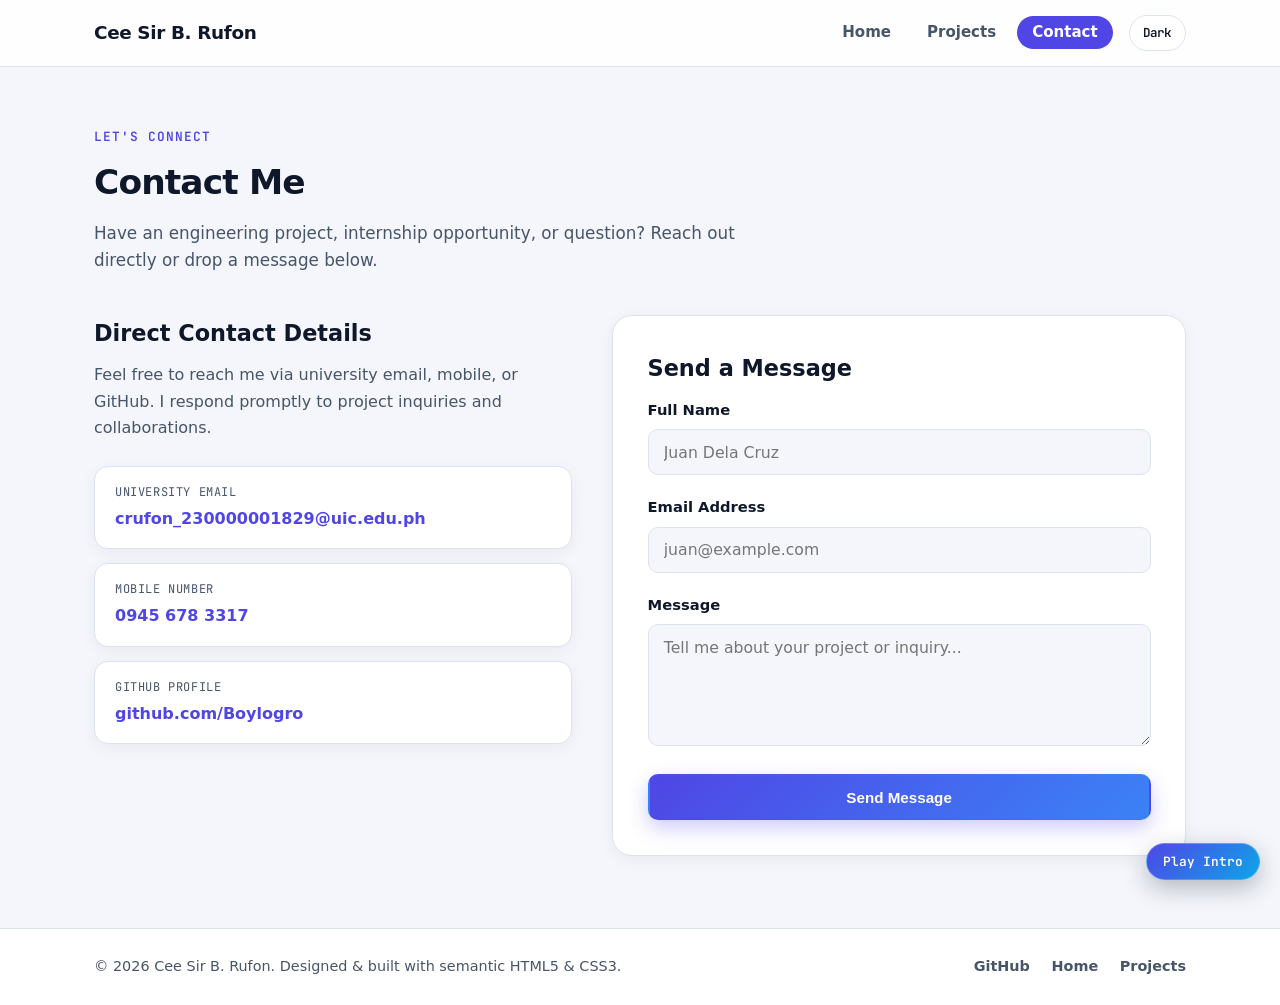
==== commit eace3184: "Persist continuous audio and beat-reactive UI across all pages" ====
--- a/contact.html
+++ b/contact.html
@@ -12,6 +12,9 @@
 </head>
 <body>
   <input type="checkbox" id="theme-toggle" class="theme-checkbox" aria-label="Toggle dark mode">
+
+  <!-- AC/DC Back in Black Intro Audio -->
+  <audio id="intro-audio" src="audio/back-in-black.mp3" preload="auto"></audio>
 
   <div class="site-wrapper">
     <header class="site-header">
@@ -95,6 +98,148 @@
         </ul>
       </div>
     </footer>
+
+    <!-- Floating Audio Control Button with Live Equalizer -->
+    <button type="button" id="audio-toggle" class="audio-pill" aria-label="Pause or play intro music">
+      <span class="eq-bars" aria-hidden="true">
+        <span class="eq-bar"></span>
+        <span class="eq-bar"></span>
+        <span class="eq-bar"></span>
+      </span>
+      <span id="audio-label">Play Intro</span>
+    </button>
   </div>
+
+  <script>
+    sessionStorage.setItem("skip_earth_once", "true");
+
+    const introAudio = document.getElementById("intro-audio");
+    const audioToggle = document.getElementById("audio-toggle");
+    const audioLabel = document.getElementById("audio-label");
+    const siteWrapper = document.querySelector(".site-wrapper");
+    const eqBars = document.querySelectorAll(".eq-bar");
+
+    let audioCtx = null;
+    let analyser = null;
+    let dataArray = null;
+    let animId = null;
+    let hueOffset = parseFloat(sessionStorage.getItem("bg_audio_hue") || "0");
+
+    function saveAudioState() {
+      sessionStorage.setItem("bg_audio_time", String(introAudio.currentTime || 0));
+      sessionStorage.setItem("bg_audio_playing", String(!introAudio.paused && !introAudio.ended));
+      sessionStorage.setItem("bg_audio_hue", String(hueOffset));
+    }
+
+    function setupAudioReactive() {
+      if (audioCtx) {
+        if (audioCtx.state === "suspended") {
+          audioCtx.resume();
+        }
+        return;
+      }
+      const AudioContextClass = window.AudioContext || window.webkitAudioContext;
+      if (!AudioContextClass) return;
+
+      audioCtx = new AudioContextClass();
+      const source = audioCtx.createMediaElementSource(introAudio);
+      analyser = audioCtx.createAnalyser();
+      analyser.fftSize = 128;
+      source.connect(analyser);
+      analyser.connect(audioCtx.destination);
+      dataArray = new Uint8Array(analyser.frequencyBinCount);
+    }
+
+    function updateBeatColors() {
+      if (introAudio.paused || introAudio.ended) {
+        siteWrapper.classList.remove("music-reactive");
+        return;
+      }
+
+      if (analyser && dataArray) {
+        analyser.getByteFrequencyData(dataArray);
+
+        let bassSum = 0;
+        for (let i = 0; i < 10; i++) bassSum += dataArray[i];
+        const bass = bassSum / (10 * 255);
+
+        let midSum = 0;
+        for (let i = 10; i < 42; i++) midSum += dataArray[i];
+        const mid = midSum / (32 * 255);
+
+        hueOffset = (hueOffset + 0.7 + mid * 5.5) % 360;
+        const energy = Math.min(1, bass * 1.3);
+
+        siteWrapper.style.setProperty("--beat-hue-num", hueOffset.toFixed(1));
+        siteWrapper.style.setProperty("--beat-energy", energy.toFixed(3));
+
+        if (eqBars.length === 3) {
+          eqBars[0].style.transform = `scaleY(${0.35 + bass * 0.95})`;
+          eqBars[1].style.transform = `scaleY(${0.35 + mid * 1.05})`;
+          eqBars[2].style.transform = `scaleY(${0.35 + ((bass + mid) / 2) * 0.95})`;
+        }
+      }
+
+      saveAudioState();
+      animId = requestAnimationFrame(updateBeatColors);
+    }
+
+    introAudio.addEventListener("play", () => {
+      siteWrapper.classList.add("music-reactive");
+      audioToggle.classList.add("is-playing");
+      audioLabel.textContent = "Pause Intro";
+      saveAudioState();
+      cancelAnimationFrame(animId);
+      updateBeatColors();
+    });
+
+    introAudio.addEventListener("pause", () => {
+      siteWrapper.classList.remove("music-reactive");
+      audioToggle.classList.remove("is-playing");
+      saveAudioState();
+      cancelAnimationFrame(animId);
+    });
+
+    introAudio.addEventListener("ended", () => {
+      siteWrapper.classList.remove("music-reactive");
+      audioToggle.classList.remove("is-playing");
+      audioLabel.textContent = "Replay Intro";
+      saveAudioState();
+      cancelAnimationFrame(animId);
+    });
+
+    const savedTime = parseFloat(sessionStorage.getItem("bg_audio_time") || "0");
+    const wasPlaying = sessionStorage.getItem("bg_audio_playing") === "true";
+
+    const resumeAudio = () => {
+      if (savedTime > 0 && savedTime < (introAudio.duration || Infinity)) {
+        introAudio.currentTime = savedTime;
+      }
+      if (wasPlaying) {
+        setupAudioReactive();
+        introAudio.play().catch(() => {
+          audioLabel.textContent = "Play Intro";
+        });
+      }
+    };
+
+    if (introAudio.readyState >= 1) {
+      resumeAudio();
+    } else {
+      introAudio.addEventListener("loadedmetadata", resumeAudio, { once: true });
+    }
+
+    audioToggle.addEventListener("click", () => {
+      setupAudioReactive();
+      if (introAudio.paused) {
+        introAudio.play();
+      } else {
+        introAudio.pause();
+        audioLabel.textContent = "Play Intro";
+      }
+    });
+
+    window.addEventListener("pagehide", saveAudioState);
+  </script>
 </body>
 </html>
--- a/styles.css
+++ b/styles.css
@@ -1079,4 +1079,10 @@
     transform-origin: bottom;
     transition: transform 0.07s ease-out;
   }
+  .site-wrapper.music-reactive .project-card,
+.site-wrapper.music-reactive .contact-details li,
+.site-wrapper.music-reactive .contact-form {
+  border-color: hsla(calc(245 + var(--beat-hue-num)), 85%, 60%, calc(0.28 + var(--beat-energy) * 0.45));
+  box-shadow: 0 12px 32px hsla(calc(245 + var(--beat-hue-num)), 85%, 52%, calc(0.08 + var(--beat-energy) * 0.18));
+}
   }
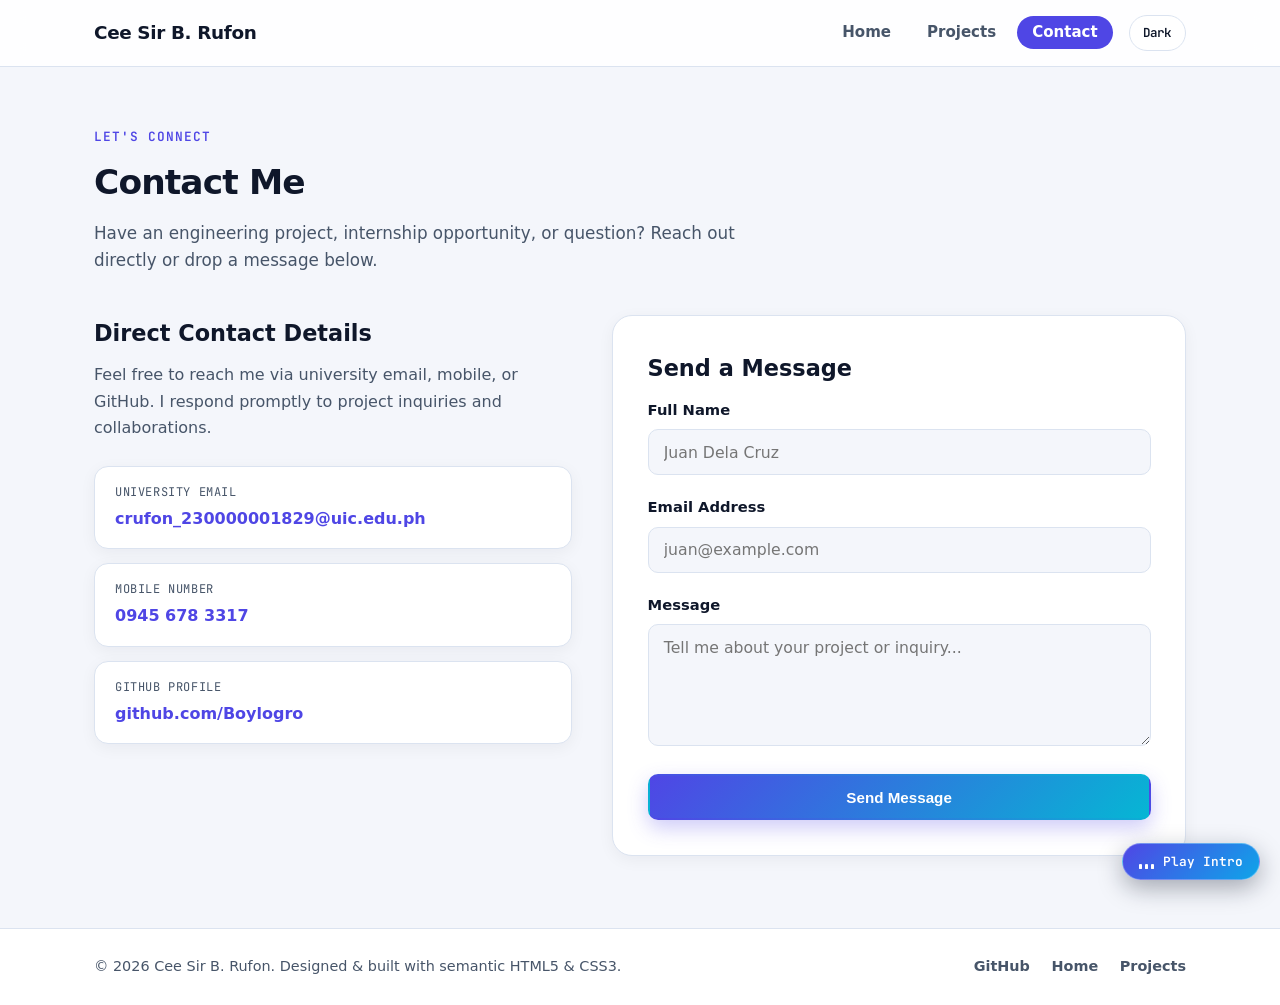
==== commit d5dc4e2f: "Make beat-reactive hero glow and equalizer bars vividly visible across all pages" ====
--- a/contact.html
+++ b/contact.html
@@ -8,7 +8,7 @@
   <link rel="preconnect" href="https://fonts.gstatic.com" crossorigin>
   <link rel="stylesheet" href="https://fonts.googleapis.com/css2?family=Plus+Jakarta+Sans:wght@400;500;600;700;800&display=swap">
   <link rel="stylesheet" href="https://fonts.googleapis.com/css2?family=JetBrains+Mono:wght@500;600&display=swap">
-  <link rel="stylesheet" href="styles.css">
+  <link rel="stylesheet" href="styles.css?v=3">
 </head>
 <body>
   <input type="checkbox" id="theme-toggle" class="theme-checkbox" aria-label="Toggle dark mode">
--- a/styles.css
+++ b/styles.css
@@ -1,1088 +1,1077 @@
 /* =========================================================
    Theme Variables & CSS-Only Dark Mode
    ========================================================= */
-   .site-wrapper {
-    --bg-page: #f4f6fb;
-    --surface: #ffffff;
-    --surface-alt: #e9eef7;
-    --header-bg: rgba(255, 255, 255, 0.88);
-    --primary: #4f46e5;
-    --primary-hover: #4338ca;
-    --accent: #06b6d4;
-    --text-main: #0f172a;
-    --text-muted: #475569;
-    --border: #dbe3f0;
-    --shadow-sm: 0 4px 16px rgba(15, 23, 42, 0.05);
-    --shadow-lg: 0 18px 40px rgba(15, 23, 42, 0.1);
-  
-    background-color: var(--bg-page);
-    color: var(--text-main);
-    min-height: 100vh;
-    display: flex;
-    flex-direction: column;
-    transition: background-color 0.25s ease, color 0.25s ease;
-  }
-  
-  .theme-checkbox {
-    position: absolute;
+.site-wrapper {
+  --bg-page: #f4f6fb;
+  --surface: #ffffff;
+  --surface-alt: #e9eef7;
+  --header-bg: rgba(255, 255, 255, 0.88);
+  --primary: #4f46e5;
+  --primary-hover: #4338ca;
+  --accent: #06b6d4;
+  --text-main: #0f172a;
+  --text-muted: #475569;
+  --border: #dbe3f0;
+  --shadow-sm: 0 4px 16px rgba(15, 23, 42, 0.05);
+  --shadow-lg: 0 18px 40px rgba(15, 23, 42, 0.1);
+
+  position: relative;
+  background-color: var(--bg-page);
+  color: var(--text-main);
+  min-height: 100vh;
+  display: flex;
+  flex-direction: column;
+  transition: background-color 0.25s ease, color 0.25s ease;
+}
+
+.theme-checkbox {
+  position: absolute;
+  opacity: 0;
+  pointer-events: none;
+}
+
+.theme-checkbox:checked ~ .site-wrapper {
+  --bg-page: #070b14;
+  --surface: #0f172a;
+  --surface-alt: #162036;
+  --header-bg: rgba(7, 11, 20, 0.88);
+  --primary: #6366f1;
+  --primary-hover: #818cf8;
+  --accent: #22d3ee;
+  --text-main: #f8fafc;
+  --text-muted: #94a3b8;
+  --border: #1e293b;
+  --shadow-sm: 0 4px 20px rgba(0, 0, 0, 0.35);
+  --shadow-lg: 0 20px 45px rgba(0, 0, 0, 0.55);
+}
+
+*,
+*::before,
+*::after {
+  box-sizing: border-box;
+}
+
+html {
+  scroll-behavior: smooth;
+}
+
+body {
+  margin: 0;
+  font-family: "Plus Jakarta Sans", system-ui, -apple-system, sans-serif;
+  line-height: 1.65;
+  overflow-x: hidden;
+}
+
+img {
+  max-width: 100%;
+  height: auto;
+  display: block;
+}
+
+main {
+  flex: 1;
+}
+
+.container {
+  width: 100%;
+  max-width: 1140px;
+  margin: 0 auto;
+  padding: 0 1.5rem;
+}
+
+@keyframes riseIn {
+  from {
     opacity: 0;
-    pointer-events: none;
-  }
-  
-  .theme-checkbox:checked ~ .site-wrapper {
-    --bg-page: #070b14;
-    --surface: #0f172a;
-    --surface-alt: #162036;
-    --header-bg: rgba(7, 11, 20, 0.88);
-    --primary: #6366f1;
-    --primary-hover: #818cf8;
-    --accent: #22d3ee;
-    --text-main: #f8fafc;
-    --text-muted: #94a3b8;
-    --border: #1e293b;
-    --shadow-sm: 0 4px 20px rgba(0, 0, 0, 0.35);
-    --shadow-lg: 0 20px 45px rgba(0, 0, 0, 0.55);
-  }
-  
-  *,
-  *::before,
-  *::after {
-    box-sizing: border-box;
-  }
-  
-  html {
-    scroll-behavior: smooth;
-  }
-  
-  body {
-    margin: 0;
-    font-family: "Plus Jakarta Sans", system-ui, -apple-system, sans-serif;
-    line-height: 1.65;
-    overflow-x: hidden;
-  }
-  
-  img {
-    max-width: 100%;
-    height: auto;
-    display: block;
-  }
-  
-  main {
-    flex: 1;
-  }
-  
-  .container {
-    width: 100%;
-    max-width: 1140px;
-    margin: 0 auto;
-    padding: 0 1.5rem;
-  }
-  
-  @keyframes riseIn {
-    from {
-      opacity: 0;
-      transform: translateY(18px);
-    }
-    to {
-      opacity: 1;
-      transform: translateY(0);
-    }
-  }
-  
-  /* =========================================================
-     Sticky Navigation & Theme Toggle
-     ========================================================= */
-  .site-header {
-    position: sticky;
-    top: 0;
-    z-index: 100;
-    background-color: var(--header-bg);
-    backdrop-filter: blur(12px);
-    border-bottom: 1px solid var(--border);
-  }
-  
-  .header-inner {
-    display: flex;
-    justify-content: space-between;
-    align-items: center;
-    padding-top: 0.95rem;
-    padding-bottom: 0.95rem;
-    gap: 1rem;
-  }
-  
-  .logo {
-    display: flex;
-    align-items: center;
-    gap: 0.65rem;
-    text-decoration: none;
-    color: var(--text-main);
-    font-weight: 800;
-    font-size: 1.15rem;
-    letter-spacing: -0.02em;
-  }
-  
-  .logo-mark {
-    display: inline-flex;
-    align-items: center;
-    justify-content: center;
-    width: 34px;
-    height: 34px;
-    border-radius: 9px;
-    background: linear-gradient(135deg, var(--primary), var(--accent));
-    color: #ffffff;
-    font-family: "JetBrains Mono", monospace;
-    font-size: 0.85rem;
-    font-weight: 600;
-  }
-  
-  .header-controls {
-    display: flex;
-    align-items: center;
-    gap: 1rem;
-  }
-  
-  .nav-list {
-    list-style: none;
-    display: flex;
-    gap: 0.35rem;
-    margin: 0;
-    padding: 0;
-  }
-  
-  .nav-list a {
-    text-decoration: none;
-    color: var(--text-muted);
-    font-weight: 600;
-    font-size: 0.94rem;
-    padding: 0.45rem 0.95rem;
-    border-radius: 999px;
-    transition: color 0.2s ease, background-color 0.2s ease;
-  }
-  
-  .nav-list a:hover {
-    color: var(--primary);
-    background-color: var(--surface-alt);
-  }
-  
-  .nav-list a.active {
-    color: #ffffff;
-    background-color: var(--primary);
-  }
-  
-  .theme-switch {
-    display: inline-flex;
-    align-items: center;
-    padding: 0.4rem 0.85rem;
-    border-radius: 999px;
-    border: 1px solid var(--border);
-    background-color: var(--surface);
-    color: var(--text-main);
-    font-family: "JetBrains Mono", monospace;
-    font-size: 0.78rem;
-    font-weight: 600;
-    cursor: pointer;
-    user-select: none;
-    transition: border-color 0.2s ease, transform 0.15s ease;
-  }
-  
-  .theme-switch:hover {
-    border-color: var(--primary);
-    transform: translateY(-1px);
-  }
-  
-  .theme-label-light {
-    display: none;
-  }
-  
-  .theme-checkbox:checked ~ .site-wrapper .theme-label-dark {
-    display: none;
-  }
-  
-  .theme-checkbox:checked ~ .site-wrapper .theme-label-light {
-    display: inline;
-  }
-  
-  /* =========================================================
-     Buttons
-     ========================================================= */
-  .btn {
-    display: inline-block;
-    padding: 0.78rem 1.5rem;
-    border-radius: 10px;
-    font-weight: 700;
-    font-size: 0.95rem;
-    text-decoration: none;
-    cursor: pointer;
-    border: 2px solid transparent;
-    transition: transform 0.18s ease, box-shadow 0.2s ease, background-color 0.2s ease;
-  }
-  
-  .btn-primary {
-    background: linear-gradient(135deg, var(--primary), #3b82f6);
-    color: #ffffff;
-    box-shadow: 0 8px 20px rgba(79, 70, 229, 0.28);
-  }
-  
-  .btn-primary:hover {
-    transform: translateY(-2px);
-    box-shadow: 0 12px 26px rgba(79, 70, 229, 0.4);
-  }
-  
-  .btn-secondary {
-    background-color: rgba(255, 255, 255, 0.08);
-    color: #ffffff;
-    border-color: rgba(255, 255, 255, 0.28);
-  }
-  
-  .btn-secondary:hover {
-    background-color: #ffffff;
-    color: #0f172a;
-    transform: translateY(-2px);
-  }
-  
-  .btn-full {
-    width: 100%;
-    text-align: center;
-  }
-  
-  /* =========================================================
-     Hero Banner
-     ========================================================= */
-  .hero {
-    display: grid;
-    grid-template-columns: 1.35fr 0.85fr;
-    align-items: center;
-    gap: 2.5rem;
-    margin-top: 2.25rem;
-    padding: 3.25rem;
-    border-radius: 24px;
-    background: radial-gradient(circle at top right, #1e1b4b 0%, #0f172a 55%, #070b14 100%);
-    color: #f8fafc;
-    border: 1px solid rgba(99, 102, 241, 0.25);
-    box-shadow: var(--shadow-lg);
-    animation: riseIn 0.55s ease-out;
-  }
-  
-  .status-badge {
-    display: inline-block;
-    font-family: "JetBrains Mono", monospace;
-    font-size: 0.78rem;
-    font-weight: 600;
-    color: #22d3ee;
-    background-color: rgba(34, 211, 238, 0.12);
-    border: 1px solid rgba(34, 211, 238, 0.3);
-    padding: 0.35rem 0.85rem;
-    border-radius: 999px;
-    margin-bottom: 1.1rem;
-  }
-  
-  .hero-content h1 {
-    margin: 0 0 1rem;
-    font-size: 2.65rem;
-    line-height: 1.15;
-    letter-spacing: -0.03em;
-  }
-  
-  .gradient-text {
-    background: linear-gradient(135deg, #a5b4fc 0%, #38bdf8 55%, #22d3ee 100%);
-    -webkit-background-clip: text;
-    background-clip: text;
-    color: transparent;
-  }
-  
-  .hero-bio {
-    color: #cbd5e1;
-    font-size: 1.04rem;
-    margin: 0 0 1.85rem;
-    max-width: 60ch;
-  }
-  
-  .hero-actions {
-    display: flex;
-    flex-wrap: wrap;
-    gap: 0.9rem;
-    margin-bottom: 2.25rem;
-  }
-  
-  .hero-metrics {
-    display: grid;
-    grid-template-columns: repeat(3, 1fr);
-    gap: 1rem;
-    padding-top: 1.5rem;
-    border-top: 1px solid rgba(148, 163, 184, 0.2);
-  }
-  
-  .metric-value {
-    display: block;
-    font-family: "JetBrains Mono", monospace;
-    font-size: 1.2rem;
-    font-weight: 600;
-    color: #ffffff;
-  }
-  
-  .metric-label {
-    font-size: 0.82rem;
-    color: #94a3b8;
-  }
-  
-  .hero-visual {
-    display: flex;
-    justify-content: center;
-  }
-  
-  .portrait-frame {
-    padding: 8px;
-    border-radius: 50%;
-    background: linear-gradient(135deg, #6366f1, #22d3ee);
-    box-shadow: 0 0 40px rgba(99, 102, 241, 0.45);
-  }
-  
-  .profile-photo {
-    width: 245px;
-    height: 245px;
-    object-fit: cover;
-    border-radius: 50%;
-    border: 4px solid #0f172a;
-    background-color: #1e293b;
-  }
-  
-  /* =========================================================
-     Sections & Skills Bento Grid
-     ========================================================= */
-  .skills-section,
-  .page-section {
-    padding: 3.5rem 0 4.5rem;
-    animation: riseIn 0.55s ease-out;
-  }
-  
-  .section-header {
-    margin-bottom: 2.5rem;
-  }
-  
-  .section-kicker {
-    display: inline-block;
-    font-family: "JetBrains Mono", monospace;
-    font-size: 0.8rem;
-    font-weight: 600;
-    text-transform: uppercase;
-    letter-spacing: 0.08em;
-    color: var(--primary);
-    margin-bottom: 0.45rem;
-  }
-  
-  .section-header h1,
-  .section-header h2 {
-    margin: 0 0 0.55rem;
-    font-size: 2.15rem;
-    letter-spacing: -0.025em;
-    color: var(--text-main);
-  }
-  
-  .section-intro {
-    margin: 0;
-    color: var(--text-muted);
-    font-size: 1.05rem;
-    max-width: 64ch;
-  }
-  
-  .skills-grid {
-    display: grid;
-    grid-template-columns: repeat(3, 1fr);
-    gap: 1.5rem;
-  }
-  
-  .skill-card {
-    background-color: var(--surface);
-    border: 1px solid var(--border);
-    border-radius: 18px;
-    padding: 1.85rem;
-    box-shadow: var(--shadow-sm);
-    display: flex;
-    flex-direction: column;
-    transition: transform 0.22s ease, box-shadow 0.22s ease, border-color 0.22s ease;
-  }
-  
-  .skill-card:hover {
-    transform: translateY(-5px);
-    border-color: var(--primary);
-    box-shadow: var(--shadow-lg);
-  }
-  
-  .card-index {
-    font-family: "JetBrains Mono", monospace;
-    font-size: 0.82rem;
-    font-weight: 600;
-    color: var(--primary);
-    margin-bottom: 0.85rem;
-  }
-  
-  .skill-card h3 {
-    margin: 0 0 0.65rem;
-    font-size: 1.22rem;
-    color: var(--text-main);
-  }
-  
-  .skill-card p {
-    margin: 0 0 1.35rem;
-    color: var(--text-muted);
-    font-size: 0.95rem;
-    flex: 1;
-  }
-  
-  .tag-list {
-    list-style: none;
-    display: flex;
-    flex-wrap: wrap;
-    gap: 0.45rem;
-    margin: 0;
-    padding: 0;
-  }
-  
-  .tag-list li {
-    font-family: "JetBrains Mono", monospace;
-    font-size: 0.76rem;
-    font-weight: 500;
-    color: var(--text-main);
-    background-color: var(--surface-alt);
-    border: 1px solid var(--border);
-    padding: 0.28rem 0.68rem;
-    border-radius: 6px;
-  }
-  
-  /* =========================================================
-     Projects Showcase
-     ========================================================= */
-  .projects-list {
-    display: flex;
-    flex-direction: column;
-    gap: 3rem;
-  }
-  
-  .project-card {
-    background-color: var(--surface);
-    border: 1px solid var(--border);
-    border-radius: 22px;
-    overflow: hidden;
-    box-shadow: var(--shadow-sm);
-    transition: transform 0.22s ease, box-shadow 0.22s ease, border-color 0.22s ease;
-  }
-  
-  .project-card:hover {
-    transform: translateY(-4px);
-    border-color: var(--primary);
-    box-shadow: var(--shadow-lg);
-  }
-  
-  .project-gallery {
-    display: grid;
-    gap: 1.15rem;
-    padding: 1.5rem;
-    background-color: var(--surface-alt);
-    border-bottom: 1px solid var(--border);
-  }
-  
-  .gallery-one {
-    grid-template-columns: 1fr;
-  }
-  
-  .gallery-three {
-    grid-template-columns: repeat(3, 1fr);
-  }
-  
-  .gallery-four {
-    grid-template-columns: repeat(2, 1fr);
-  }
-  
-  .gallery-item {
-    margin: 0;
-    background-color: var(--surface);
-    border: 1px solid var(--border);
-    border-radius: 12px;
-    overflow: hidden;
-    display: flex;
-    flex-direction: column;
-  }
-  
-  .img-box {
-    overflow: hidden;
-    background-color: #0b1120;
-    display: flex;
-    align-items: center;
-    justify-content: center;
-  }
-  
-  .gallery-item img {
-    width: 100%;
-    aspect-ratio: 4 / 3;
-    object-fit: contain;
-    transition: transform 0.35s ease;
-  }
-  
-  .gallery-one .gallery-item img {
-    aspect-ratio: 16 / 9;
-    max-height: 410px;
-  }
-  
-  .gallery-four .gallery-item img {
-    aspect-ratio: 16 / 10;
-  }
-  
-  .gallery-item:hover img {
-    transform: scale(1.03);
-  }
-  
-  .gallery-item figcaption {
-    font-family: "JetBrains Mono", monospace;
-    font-size: 0.8rem;
-    font-weight: 600;
-    color: var(--text-muted);
-    padding: 0.65rem 0.85rem;
-    text-align: center;
-    background-color: var(--surface);
-    border-top: 1px solid var(--border);
-  }
-  
-  .card-body {
-    padding: 2rem 2.25rem 2.25rem;
-  }
-  
-  .card-meta {
-    display: flex;
-    justify-content: space-between;
-    align-items: center;
-    flex-wrap: wrap;
-    gap: 0.5rem;
-    margin-bottom: 0.85rem;
-  }
-  
-  .project-tag {
-    display: inline-block;
-    background-color: rgba(79, 70, 229, 0.12);
-    color: var(--primary);
-    font-family: "JetBrains Mono", monospace;
-    font-size: 0.78rem;
-    font-weight: 600;
-    padding: 0.32rem 0.8rem;
-    border-radius: 999px;
-  }
-  
-  .card-number {
-    font-family: "JetBrains Mono", monospace;
-    font-size: 0.78rem;
-    font-weight: 600;
-    color: var(--text-muted);
-  }
-  
-  .card-body h2 {
-    margin: 0 0 0.75rem;
-    font-size: 1.65rem;
-    letter-spacing: -0.02em;
-    color: var(--text-main);
-  }
-  
-  .card-body p {
-    color: var(--text-muted);
-    margin: 0 0 1.4rem;
-    max-width: 74ch;
-  }
-  
-  .card-actions {
-    margin-top: 1.65rem;
-  }
-  
-  /* =========================================================
-     Contact Page
-     ========================================================= */
-  .contact-layout {
-    display: grid;
-    grid-template-columns: 1fr 1.2fr;
-    gap: 2.5rem;
-    align-items: start;
-  }
-  
-  .contact-info h2,
-  .contact-form h2 {
-    margin: 0 0 0.65rem;
-    font-size: 1.4rem;
-    color: var(--text-main);
-  }
-  
-  .contact-info p {
-    color: var(--text-muted);
-    margin: 0 0 1.5rem;
-  }
-  
-  .contact-details {
-    list-style: none;
-    padding: 0;
-    margin: 0;
-    display: flex;
-    flex-direction: column;
-    gap: 0.9rem;
-  }
-  
-  .contact-details li {
-    background-color: var(--surface);
-    border: 1px solid var(--border);
-    border-radius: 14px;
-    padding: 1rem 1.25rem;
-    box-shadow: var(--shadow-sm);
-    transition: transform 0.2s ease, border-color 0.2s ease;
-  }
-  
-  .contact-details li:hover {
-    transform: translateX(4px);
-    border-color: var(--primary);
-  }
-  
-  .contact-label {
-    display: block;
-    font-family: "JetBrains Mono", monospace;
-    font-size: 0.75rem;
-    text-transform: uppercase;
-    letter-spacing: 0.05em;
-    color: var(--text-muted);
-    margin-bottom: 0.2rem;
-  }
-  
-  .contact-details a {
-    color: var(--primary);
-    font-weight: 700;
-    text-decoration: none;
-    overflow-wrap: anywhere;
-  }
-  
-  .contact-details a:hover {
-    text-decoration: underline;
-  }
-  
-  .contact-form {
-    background-color: var(--surface);
-    border: 1px solid var(--border);
-    border-radius: 20px;
-    padding: 2.15rem;
-    box-shadow: var(--shadow-sm);
-  }
-  
-  .form-group {
-    margin-bottom: 1.25rem;
-  }
-  
-  .form-group label {
-    display: block;
-    font-weight: 600;
-    font-size: 0.92rem;
-    margin-bottom: 0.45rem;
-    color: var(--text-main);
-  }
-  
-  .form-group input,
-  .form-group textarea {
-    width: 100%;
-    padding: 0.78rem 0.95rem;
-    border: 1px solid var(--border);
-    border-radius: 10px;
-    background-color: var(--bg-page);
-    font-family: inherit;
-    font-size: 0.98rem;
-    color: var(--text-main);
-    transition: border-color 0.2s ease, background-color 0.2s ease;
-  }
-  
-  .form-group input:focus,
-  .form-group textarea:focus {
-    outline: 2px solid var(--primary);
-    border-color: transparent;
-    background-color: var(--surface);
-  }
-  
-  /* =========================================================
-     Footer
-     ========================================================= */
-  .site-footer {
-    background-color: var(--surface);
-    border-top: 1px solid var(--border);
-    padding: 1.65rem 0;
-    color: var(--text-muted);
-    font-size: 0.9rem;
-  }
-  
-  .footer-inner {
-    display: flex;
-    justify-content: space-between;
-    align-items: center;
-    gap: 1rem;
-  }
-  
-  .footer-inner p {
-    margin: 0;
-  }
-  
-  .footer-links {
-    list-style: none;
-    display: flex;
-    gap: 1.35rem;
-    margin: 0;
-    padding: 0;
-  }
-  
-  .footer-links a {
-    color: var(--text-muted);
-    text-decoration: none;
-    font-weight: 600;
-    transition: color 0.2s ease;
-  }
-  
-  .footer-links a:hover {
-    color: var(--primary);
-  }
-  
-  /* =========================================================
-     Peeking Earth Intro Overlay & Audio Pill
-     ========================================================= */
-  .intro-checkbox {
-    position: absolute;
-    opacity: 0;
-    pointer-events: none;
-  }
-  
-  .earth-intro {
-    position: fixed;
-    inset: 0;
-    z-index: 9999;
-    background: radial-gradient(circle at 50% 115%, #0c2448 0%, #050814 55%, #020308 100%);
-    display: flex;
-    flex-direction: column;
-    align-items: center;
-    justify-content: center;
-    text-align: center;
-    padding: 1.5rem 1.5rem 14rem;
-    overflow: hidden;
-    transition: opacity 0.85s ease, transform 0.85s ease, visibility 0.85s ease;
-  }
-  
-  .intro-checkbox:checked ~ .earth-intro {
-    opacity: 0;
-    transform: scale(1.06);
-    visibility: hidden;
-    pointer-events: none;
-  }
-  
-  .starfield {
-    position: absolute;
-    inset: 0;
-    background-image:
-      radial-gradient(2px 2px at 15% 22%, rgba(255, 255, 255, 0.85), transparent),
-      radial-gradient(1.5px 1.5px at 32% 14%, rgba(56, 189, 248, 0.9), transparent),
-      radial-gradient(2px 2px at 68% 18%, rgba(255, 255, 255, 0.8), transparent),
-      radial-gradient(1.5px 1.5px at 84% 28%, rgba(165, 180, 252, 0.9), transparent),
-      radial-gradient(2px 2px at 24% 45%, rgba(255, 255, 255, 0.7), transparent),
-      radial-gradient(1.5px 1.5px at 76% 42%, rgba(255, 255, 255, 0.75), transparent),
-      radial-gradient(2px 2px at 50% 10%, rgba(255, 255, 255, 0.9), transparent);
-    opacity: 0.85;
-    pointer-events: none;
-  }
-  
-  .intro-hud {
-    position: relative;
-    z-index: 2;
-    max-width: 540px;
-  }
-  
-  .intro-kicker {
-    display: inline-block;
-    font-family: "JetBrains Mono", monospace;
-    font-size: 0.78rem;
-    font-weight: 600;
-    letter-spacing: 0.1em;
-    color: #22d3ee;
-    background-color: rgba(34, 211, 238, 0.12);
-    border: 1px solid rgba(34, 211, 238, 0.35);
-    padding: 0.35rem 0.9rem;
-    border-radius: 999px;
-    margin-bottom: 1rem;
-  }
-  
-  .intro-hud h2 {
-    margin: 0 0 0.6rem;
-    font-size: 2.5rem;
-    font-weight: 800;
-    letter-spacing: -0.03em;
-    color: #f8fafc;
-  }
-  
-  .intro-hud p {
-    margin: 0;
-    color: #94a3b8;
-    font-size: 1rem;
-  }
-  
-  @keyframes earthSpin {
-    0% {
-      background-position: 0% 50%;
-    }
-    100% {
-      background-position: 200% 50%;
-    }
-  }
-  
-  @keyframes horizonPulse {
-    0%, 100% {
-      box-shadow:
-        0 -18px 70px rgba(56, 189, 248, 0.55),
-        0 -4px 25px rgba(99, 102, 241, 0.45),
-        inset 0 22px 45px rgba(186, 230, 253, 0.55);
-    }
-    50% {
-      box-shadow:
-        0 -24px 95px rgba(34, 211, 238, 0.8),
-        0 -6px 35px rgba(99, 102, 241, 0.65),
-        inset 0 26px 55px rgba(224, 242, 254, 0.75);
-    }
-  }
-  
-  .earth-trigger {
-    position: absolute;
-    bottom: -230px;
-    left: 50%;
-    transform: translateX(-50%);
-    width: 460px;
-    height: 460px;
-    border-radius: 50%;
-    cursor: pointer;
-    z-index: 3;
-    transition: transform 0.35s ease;
-  }
-  
-  .earth-trigger:hover {
-    transform: translateX(-50%) translateY(-14px) scale(1.03);
-  }
-  
-  .earth-globe {
-    display: block;
-    width: 100%;
-    height: 100%;
-    border-radius: 50%;
-    background:
-      radial-gradient(circle at 30% 25%, rgba(74, 222, 128, 0.38) 0%, transparent 24%),
-      radial-gradient(circle at 65% 32%, rgba(52, 211, 153, 0.32) 0%, transparent 28%),
-      radial-gradient(circle at 48% 18%, rgba(255, 255, 255, 0.25) 0%, transparent 30%),
-      radial-gradient(circle at 50% 20%, #38bdf8 0%, #1d4ed8 42%, #0f172a 78%, #020617 100%);
-    background-size: 200% 100%;
-    animation: earthSpin 18s linear infinite, horizonPulse 3.5s ease-in-out infinite;
-    border-top: 2px solid rgba(186, 230, 253, 0.8);
-  }
-  
-  .earth-cta {
-    position: absolute;
-    top: 72px;
-    left: 50%;
-    transform: translateX(-50%);
-    font-family: "JetBrains Mono", monospace;
-    font-size: 0.92rem;
-    font-weight: 700;
-    letter-spacing: 0.22em;
-    color: #ffffff;
-    background-color: rgba(15, 23, 42, 0.72);
-    border: 1px solid rgba(186, 230, 253, 0.5);
-    padding: 0.45rem 1.25rem;
-    border-radius: 999px;
-    backdrop-filter: blur(6px);
-    transition: background-color 0.2s ease, border-color 0.2s ease;
-  }
-  
-  .earth-trigger:hover .earth-cta {
-    background-color: #4f46e5;
-    border-color: #ffffff;
-  }
-  
-  .audio-pill {
-    position: fixed;
-    bottom: 1.25rem;
-    right: 1.25rem;
-    z-index: 90;
-    font-family: "JetBrains Mono", monospace;
-    font-size: 0.8rem;
-    font-weight: 600;
-    color: #ffffff;
-    background: linear-gradient(135deg, var(--primary), #0ea5e9);
-    border: 1px solid rgba(255, 255, 255, 0.25);
-    padding: 0.55rem 1rem;
-    border-radius: 999px;
-    cursor: pointer;
-    box-shadow: 0 8px 24px rgba(15, 23, 42, 0.28);
-    transition: transform 0.2s ease, opacity 0.2s ease;
-  }
-  
-  .audio-pill:hover {
-    transform: translateY(-2px);
-  }
-  
-  /* =========================================================
-     Responsive Breakpoints (768px Tablet & 360px Mobile)
-     ========================================================= */
-  @media (max-width: 900px) {
-    .hero {
-      grid-template-columns: 1fr;
-      text-align: center;
-      padding: 2.5rem 1.75rem;
-    }
-  
-    .hero-visual {
-      order: -1;
-    }
-  
-    .hero-bio {
-      margin-left: auto;
-      margin-right: auto;
-    }
-  
-    .hero-actions {
-      justify-content: center;
-    }
-  
-    .skills-grid,
-    .gallery-three,
-    .gallery-four,
-    .contact-layout {
-      grid-template-columns: 1fr;
-    }
-  }
-  
-  @media (max-width: 540px) {
-    .container {
-      padding: 0 1rem;
-    }
-  
-    .header-inner {
-      flex-direction: column;
-      gap: 0.75rem;
-    }
-  
-    .header-controls {
-      flex-wrap: wrap;
-      justify-content: center;
-    }
-  
-    .hero-content h1 {
-      font-size: 1.9rem;
-    }
-  
-    .hero-metrics {
-      grid-template-columns: 1fr;
-      gap: 0.85rem;
-    }
-  
-    .profile-photo {
-      width: 175px;
-      height: 175px;
-    }
-  
-    .card-body {
-      padding: 1.35rem;
-    }
-  
-    .contact-form {
-      padding: 1.4rem;
-    }
-  
-    .footer-inner {
-      flex-direction: column;
-      text-align: center;
-    }
-  
-    .intro-hud h2 {
-      font-size: 1.85rem;
-    }
-  
-    .earth-trigger {
-      width: 310px;
-      height: 310px;
-      bottom: -155px;
-    }
-  
-    .earth-cta {
-      top: 52px;
-      font-size: 0.8rem;
-    }
-    /* =========================================================
+    transform: translateY(18px);
+  }
+  to {
+    opacity: 1;
+    transform: translateY(0);
+  }
+}
+
+/* =========================================================
+   Sticky Navigation & Theme Toggle
+   ========================================================= */
+.site-header {
+  position: sticky;
+  top: 0;
+  z-index: 100;
+  background-color: var(--header-bg);
+  backdrop-filter: blur(12px);
+  border-bottom: 1px solid var(--border);
+}
+
+.header-inner {
+  display: flex;
+  justify-content: space-between;
+  align-items: center;
+  padding-top: 0.95rem;
+  padding-bottom: 0.95rem;
+  gap: 1rem;
+}
+
+.logo {
+  display: flex;
+  align-items: center;
+  gap: 0.65rem;
+  text-decoration: none;
+  color: var(--text-main);
+  font-weight: 800;
+  font-size: 1.15rem;
+  letter-spacing: -0.02em;
+}
+
+.header-controls {
+  display: flex;
+  align-items: center;
+  gap: 1rem;
+}
+
+.nav-list {
+  list-style: none;
+  display: flex;
+  gap: 0.35rem;
+  margin: 0;
+  padding: 0;
+}
+
+.nav-list a {
+  text-decoration: none;
+  color: var(--text-muted);
+  font-weight: 600;
+  font-size: 0.94rem;
+  padding: 0.45rem 0.95rem;
+  border-radius: 999px;
+  transition: color 0.2s ease, background-color 0.2s ease;
+}
+
+.nav-list a:hover {
+  color: var(--primary);
+  background-color: var(--surface-alt);
+}
+
+.nav-list a.active {
+  color: #ffffff;
+  background-color: var(--primary);
+}
+
+.theme-switch {
+  display: inline-flex;
+  align-items: center;
+  padding: 0.4rem 0.85rem;
+  border-radius: 999px;
+  border: 1px solid var(--border);
+  background-color: var(--surface);
+  color: var(--text-main);
+  font-family: "JetBrains Mono", monospace;
+  font-size: 0.78rem;
+  font-weight: 600;
+  cursor: pointer;
+  user-select: none;
+  transition: border-color 0.2s ease, transform 0.15s ease;
+}
+
+.theme-switch:hover {
+  border-color: var(--primary);
+  transform: translateY(-1px);
+}
+
+.theme-label-light {
+  display: none;
+}
+
+.theme-checkbox:checked ~ .site-wrapper .theme-label-dark {
+  display: none;
+}
+
+.theme-checkbox:checked ~ .site-wrapper .theme-label-light {
+  display: inline;
+}
+
+/* =========================================================
+   Buttons
+   ========================================================= */
+.btn {
+  display: inline-block;
+  padding: 0.78rem 1.5rem;
+  border-radius: 10px;
+  font-weight: 700;
+  font-size: 0.95rem;
+  text-decoration: none;
+  cursor: pointer;
+  border: 2px solid transparent;
+  transition: transform 0.18s ease, box-shadow 0.2s ease, background-color 0.2s ease;
+}
+
+.btn-primary {
+  background: linear-gradient(135deg, var(--primary), var(--accent));
+  color: #ffffff;
+  box-shadow: 0 8px 20px rgba(79, 70, 229, 0.28);
+}
+
+.btn-primary:hover {
+  transform: translateY(-2px);
+  box-shadow: 0 12px 26px rgba(79, 70, 229, 0.4);
+}
+
+.btn-secondary {
+  background-color: rgba(255, 255, 255, 0.08);
+  color: #ffffff;
+  border-color: rgba(255, 255, 255, 0.28);
+}
+
+.btn-secondary:hover {
+  background-color: #ffffff;
+  color: #0f172a;
+  transform: translateY(-2px);
+}
+
+.btn-full {
+  width: 100%;
+  text-align: center;
+}
+
+/* =========================================================
+   Hero Banner
+   ========================================================= */
+.hero {
+  display: grid;
+  grid-template-columns: 1.35fr 0.85fr;
+  align-items: center;
+  gap: 2.5rem;
+  margin-top: 2.25rem;
+  padding: 3.25rem;
+  border-radius: 24px;
+  background: radial-gradient(circle at top right, #1e1b4b 0%, #0f172a 55%, #070b14 100%);
+  color: #f8fafc;
+  border: 2px solid rgba(99, 102, 241, 0.3);
+  box-shadow: var(--shadow-lg);
+  animation: riseIn 0.55s ease-out;
+}
+
+.status-badge {
+  display: inline-block;
+  font-family: "JetBrains Mono", monospace;
+  font-size: 0.78rem;
+  font-weight: 600;
+  color: #22d3ee;
+  background-color: rgba(34, 211, 238, 0.12);
+  border: 1px solid rgba(34, 211, 238, 0.3);
+  padding: 0.35rem 0.85rem;
+  border-radius: 999px;
+  margin-bottom: 1.1rem;
+}
+
+.hero-content h1 {
+  margin: 0 0 1rem;
+  font-size: 2.65rem;
+  line-height: 1.15;
+  letter-spacing: -0.03em;
+}
+
+.gradient-text {
+  background: linear-gradient(135deg, #a5b4fc 0%, #38bdf8 55%, #22d3ee 100%);
+  -webkit-background-clip: text;
+  background-clip: text;
+  color: transparent;
+}
+
+.hero-bio {
+  color: #cbd5e1;
+  font-size: 1.04rem;
+  margin: 0 0 1.85rem;
+  max-width: 60ch;
+}
+
+.hero-actions {
+  display: flex;
+  flex-wrap: wrap;
+  gap: 0.9rem;
+  margin-bottom: 2.25rem;
+}
+
+.hero-metrics {
+  display: grid;
+  grid-template-columns: repeat(3, 1fr);
+  gap: 1rem;
+  padding-top: 1.5rem;
+  border-top: 1px solid rgba(148, 163, 184, 0.2);
+}
+
+.metric-value {
+  display: block;
+  font-family: "JetBrains Mono", monospace;
+  font-size: 1.2rem;
+  font-weight: 600;
+  color: #ffffff;
+}
+
+.metric-label {
+  font-size: 0.82rem;
+  color: #94a3b8;
+}
+
+.hero-visual {
+  display: flex;
+  justify-content: center;
+}
+
+.portrait-frame {
+  padding: 8px;
+  border-radius: 50%;
+  background: linear-gradient(135deg, #6366f1, #22d3ee);
+  box-shadow: 0 0 40px rgba(99, 102, 241, 0.45);
+}
+
+.profile-photo {
+  width: 245px;
+  height: 245px;
+  object-fit: cover;
+  border-radius: 50%;
+  border: 4px solid #0f172a;
+  background-color: #1e293b;
+}
+
+/* =========================================================
+   Sections & Skills Bento Grid
+   ========================================================= */
+.skills-section,
+.page-section {
+  padding: 3.5rem 0 4.5rem;
+  animation: riseIn 0.55s ease-out;
+}
+
+.section-header {
+  margin-bottom: 2.5rem;
+}
+
+.section-kicker {
+  display: inline-block;
+  font-family: "JetBrains Mono", monospace;
+  font-size: 0.8rem;
+  font-weight: 600;
+  text-transform: uppercase;
+  letter-spacing: 0.08em;
+  color: var(--primary);
+  margin-bottom: 0.45rem;
+}
+
+.section-header h1,
+.section-header h2 {
+  margin: 0 0 0.55rem;
+  font-size: 2.15rem;
+  letter-spacing: -0.025em;
+  color: var(--text-main);
+}
+
+.section-intro {
+  margin: 0;
+  color: var(--text-muted);
+  font-size: 1.05rem;
+  max-width: 64ch;
+}
+
+.skills-grid {
+  display: grid;
+  grid-template-columns: repeat(3, 1fr);
+  gap: 1.5rem;
+}
+
+.skill-card {
+  background-color: var(--surface);
+  border: 1.5px solid var(--border);
+  border-radius: 18px;
+  padding: 1.85rem;
+  box-shadow: var(--shadow-sm);
+  display: flex;
+  flex-direction: column;
+  transition: transform 0.22s ease, box-shadow 0.22s ease, border-color 0.22s ease;
+}
+
+.skill-card:hover {
+  transform: translateY(-5px);
+  border-color: var(--primary);
+  box-shadow: var(--shadow-lg);
+}
+
+.card-index {
+  font-family: "JetBrains Mono", monospace;
+  font-size: 0.82rem;
+  font-weight: 600;
+  color: var(--primary);
+  margin-bottom: 0.85rem;
+}
+
+.skill-card h3 {
+  margin: 0 0 0.65rem;
+  font-size: 1.22rem;
+  color: var(--text-main);
+}
+
+.skill-card p {
+  margin: 0 0 1.35rem;
+  color: var(--text-muted);
+  font-size: 0.95rem;
+  flex: 1;
+}
+
+.tag-list {
+  list-style: none;
+  display: flex;
+  flex-wrap: wrap;
+  gap: 0.45rem;
+  margin: 0;
+  padding: 0;
+}
+
+.tag-list li {
+  font-family: "JetBrains Mono", monospace;
+  font-size: 0.76rem;
+  font-weight: 500;
+  color: var(--text-main);
+  background-color: var(--surface-alt);
+  border: 1px solid var(--border);
+  padding: 0.28rem 0.68rem;
+  border-radius: 6px;
+}
+
+/* =========================================================
+   Projects Showcase
+   ========================================================= */
+.projects-list {
+  display: flex;
+  flex-direction: column;
+  gap: 3rem;
+}
+
+.project-card {
+  background-color: var(--surface);
+  border: 1.5px solid var(--border);
+  border-radius: 22px;
+  overflow: hidden;
+  box-shadow: var(--shadow-sm);
+  transition: transform 0.22s ease, box-shadow 0.22s ease, border-color 0.22s ease;
+}
+
+.project-card:hover {
+  transform: translateY(-4px);
+  border-color: var(--primary);
+  box-shadow: var(--shadow-lg);
+}
+
+.project-gallery {
+  display: grid;
+  gap: 1.15rem;
+  padding: 1.5rem;
+  background-color: var(--surface-alt);
+  border-bottom: 1px solid var(--border);
+}
+
+.gallery-one {
+  grid-template-columns: 1fr;
+}
+
+.gallery-three {
+  grid-template-columns: repeat(3, 1fr);
+}
+
+.gallery-four {
+  grid-template-columns: repeat(2, 1fr);
+}
+
+.gallery-item {
+  margin: 0;
+  background-color: var(--surface);
+  border: 1px solid var(--border);
+  border-radius: 12px;
+  overflow: hidden;
+  display: flex;
+  flex-direction: column;
+}
+
+.img-box {
+  overflow: hidden;
+  background-color: #0b1120;
+  display: flex;
+  align-items: center;
+  justify-content: center;
+}
+
+.gallery-item img {
+  width: 100%;
+  aspect-ratio: 4 / 3;
+  object-fit: contain;
+  transition: transform 0.35s ease;
+}
+
+.gallery-one .gallery-item img {
+  aspect-ratio: 16 / 9;
+  max-height: 410px;
+}
+
+.gallery-four .gallery-item img {
+  aspect-ratio: 16 / 10;
+}
+
+.gallery-item:hover img {
+  transform: scale(1.03);
+}
+
+.gallery-item figcaption {
+  font-family: "JetBrains Mono", monospace;
+  font-size: 0.8rem;
+  font-weight: 600;
+  color: var(--text-muted);
+  padding: 0.65rem 0.85rem;
+  text-align: center;
+  background-color: var(--surface);
+  border-top: 1px solid var(--border);
+}
+
+.card-body {
+  padding: 2rem 2.25rem 2.25rem;
+}
+
+.card-meta {
+  display: flex;
+  justify-content: space-between;
+  align-items: center;
+  flex-wrap: wrap;
+  gap: 0.5rem;
+  margin-bottom: 0.85rem;
+}
+
+.project-tag {
+  display: inline-block;
+  background-color: rgba(79, 70, 229, 0.12);
+  color: var(--primary);
+  font-family: "JetBrains Mono", monospace;
+  font-size: 0.78rem;
+  font-weight: 600;
+  padding: 0.32rem 0.8rem;
+  border-radius: 999px;
+}
+
+.card-number {
+  font-family: "JetBrains Mono", monospace;
+  font-size: 0.78rem;
+  font-weight: 600;
+  color: var(--text-muted);
+}
+
+.card-body h2 {
+  margin: 0 0 0.75rem;
+  font-size: 1.65rem;
+  letter-spacing: -0.02em;
+  color: var(--text-main);
+}
+
+.card-body p {
+  color: var(--text-muted);
+  margin: 0 0 1.4rem;
+  max-width: 74ch;
+}
+
+/* =========================================================
+   Contact Page
+   ========================================================= */
+.contact-layout {
+  display: grid;
+  grid-template-columns: 1fr 1.2fr;
+  gap: 2.5rem;
+  align-items: start;
+}
+
+.contact-info h2,
+.contact-form h2 {
+  margin: 0 0 0.65rem;
+  font-size: 1.4rem;
+  color: var(--text-main);
+}
+
+.contact-info p {
+  color: var(--text-muted);
+  margin: 0 0 1.5rem;
+}
+
+.contact-details {
+  list-style: none;
+  padding: 0;
+  margin: 0;
+  display: flex;
+  flex-direction: column;
+  gap: 0.9rem;
+}
+
+.contact-details li {
+  background-color: var(--surface);
+  border: 1.5px solid var(--border);
+  border-radius: 14px;
+  padding: 1rem 1.25rem;
+  box-shadow: var(--shadow-sm);
+  transition: transform 0.2s ease, border-color 0.2s ease;
+}
+
+.contact-details li:hover {
+  transform: translateX(4px);
+  border-color: var(--primary);
+}
+
+.contact-label {
+  display: block;
+  font-family: "JetBrains Mono", monospace;
+  font-size: 0.75rem;
+  text-transform: uppercase;
+  letter-spacing: 0.05em;
+  color: var(--text-muted);
+  margin-bottom: 0.2rem;
+}
+
+.contact-details a {
+  color: var(--primary);
+  font-weight: 700;
+  text-decoration: none;
+  overflow-wrap: anywhere;
+}
+
+.contact-details a:hover {
+  text-decoration: underline;
+}
+
+.contact-form {
+  background-color: var(--surface);
+  border: 1.5px solid var(--border);
+  border-radius: 20px;
+  padding: 2.15rem;
+  box-shadow: var(--shadow-sm);
+}
+
+.form-group {
+  margin-bottom: 1.25rem;
+}
+
+.form-group label {
+  display: block;
+  font-weight: 600;
+  font-size: 0.92rem;
+  margin-bottom: 0.45rem;
+  color: var(--text-main);
+}
+
+.form-group input,
+.form-group textarea {
+  width: 100%;
+  padding: 0.78rem 0.95rem;
+  border: 1px solid var(--border);
+  border-radius: 10px;
+  background-color: var(--bg-page);
+  font-family: inherit;
+  font-size: 0.98rem;
+  color: var(--text-main);
+  transition: border-color 0.2s ease, background-color 0.2s ease;
+}
+
+.form-group input:focus,
+.form-group textarea:focus {
+  outline: 2px solid var(--primary);
+  border-color: transparent;
+  background-color: var(--surface);
+}
+
+/* =========================================================
+   Footer
+   ========================================================= */
+.site-footer {
+  background-color: var(--surface);
+  border-top: 1px solid var(--border);
+  padding: 1.65rem 0;
+  color: var(--text-muted);
+  font-size: 0.9rem;
+}
+
+.footer-inner {
+  display: flex;
+  justify-content: space-between;
+  align-items: center;
+  gap: 1rem;
+}
+
+.footer-inner p {
+  margin: 0;
+}
+
+.footer-links {
+  list-style: none;
+  display: flex;
+  gap: 1.35rem;
+  margin: 0;
+  padding: 0;
+}
+
+.footer-links a {
+  color: var(--text-muted);
+  text-decoration: none;
+  font-weight: 600;
+  transition: color 0.2s ease;
+}
+
+.footer-links a:hover {
+  color: var(--primary);
+}
+
+/* =========================================================
+   Peeking Earth Intro Overlay & Audio Pill
+   ========================================================= */
+.intro-checkbox {
+  position: absolute;
+  opacity: 0;
+  pointer-events: none;
+}
+
+.earth-intro {
+  position: fixed;
+  inset: 0;
+  z-index: 9999;
+  background: radial-gradient(circle at 50% 115%, #0c2448 0%, #050814 55%, #020308 100%);
+  display: flex;
+  flex-direction: column;
+  align-items: center;
+  justify-content: center;
+  text-align: center;
+  padding: 1.5rem 1.5rem 14rem;
+  overflow: hidden;
+  transition: opacity 0.85s ease, transform 0.85s ease, visibility 0.85s ease;
+}
+
+.intro-checkbox:checked ~ .earth-intro {
+  opacity: 0;
+  transform: scale(1.06);
+  visibility: hidden;
+  pointer-events: none;
+}
+
+.starfield {
+  position: absolute;
+  inset: 0;
+  background-image:
+    radial-gradient(2px 2px at 15% 22%, rgba(255, 255, 255, 0.85), transparent),
+    radial-gradient(1.5px 1.5px at 32% 14%, rgba(56, 189, 248, 0.9), transparent),
+    radial-gradient(2px 2px at 68% 18%, rgba(255, 255, 255, 0.8), transparent),
+    radial-gradient(1.5px 1.5px at 84% 28%, rgba(165, 180, 252, 0.9), transparent),
+    radial-gradient(2px 2px at 24% 45%, rgba(255, 255, 255, 0.7), transparent),
+    radial-gradient(1.5px 1.5px at 76% 42%, rgba(255, 255, 255, 0.75), transparent),
+    radial-gradient(2px 2px at 50% 10%, rgba(255, 255, 255, 0.9), transparent);
+  opacity: 0.85;
+  pointer-events: none;
+}
+
+.intro-hud {
+  position: relative;
+  z-index: 2;
+  max-width: 540px;
+}
+
+.intro-kicker {
+  display: inline-block;
+  font-family: "JetBrains Mono", monospace;
+  font-size: 0.78rem;
+  font-weight: 600;
+  letter-spacing: 0.1em;
+  color: #22d3ee;
+  background-color: rgba(34, 211, 238, 0.12);
+  border: 1px solid rgba(34, 211, 238, 0.35);
+  padding: 0.35rem 0.9rem;
+  border-radius: 999px;
+  margin-bottom: 1rem;
+}
+
+.intro-hud h2 {
+  margin: 0 0 0.6rem;
+  font-size: 2.5rem;
+  font-weight: 800;
+  letter-spacing: -0.03em;
+  color: #f8fafc;
+}
+
+.intro-hud p {
+  margin: 0;
+  color: #94a3b8;
+  font-size: 1rem;
+}
+
+@keyframes earthSpin {
+  0% {
+    background-position: 0% 50%;
+  }
+  100% {
+    background-position: 200% 50%;
+  }
+}
+
+@keyframes horizonPulse {
+  0%, 100% {
+    box-shadow:
+      0 -18px 70px rgba(56, 189, 248, 0.55),
+      0 -4px 25px rgba(99, 102, 241, 0.45),
+      inset 0 22px 45px rgba(186, 230, 253, 0.55);
+  }
+  50% {
+    box-shadow:
+      0 -24px 95px rgba(34, 211, 238, 0.8),
+      0 -6px 35px rgba(99, 102, 241, 0.65),
+      inset 0 26px 55px rgba(224, 242, 254, 0.75);
+  }
+}
+
+.earth-trigger {
+  position: absolute;
+  bottom: -230px;
+  left: 50%;
+  transform: translateX(-50%);
+  width: 460px;
+  height: 460px;
+  border-radius: 50%;
+  cursor: pointer;
+  z-index: 3;
+  transition: transform 0.35s ease;
+}
+
+.earth-trigger:hover {
+  transform: translateX(-50%) translateY(-14px) scale(1.03);
+}
+
+.earth-globe {
+  display: block;
+  width: 100%;
+  height: 100%;
+  border-radius: 50%;
+  background:
+    radial-gradient(circle at 30% 25%, rgba(74, 222, 128, 0.38) 0%, transparent 24%),
+    radial-gradient(circle at 65% 32%, rgba(52, 211, 153, 0.32) 0%, transparent 28%),
+    radial-gradient(circle at 48% 18%, rgba(255, 255, 255, 0.25) 0%, transparent 30%),
+    radial-gradient(circle at 50% 20%, #38bdf8 0%, #1d4ed8 42%, #0f172a 78%, #020617 100%);
+  background-size: 200% 100%;
+  animation: earthSpin 18s linear infinite, horizonPulse 3.5s ease-in-out infinite;
+  border-top: 2px solid rgba(186, 230, 253, 0.8);
+}
+
+.earth-cta {
+  position: absolute;
+  top: 72px;
+  left: 50%;
+  transform: translateX(-50%);
+  font-family: "JetBrains Mono", monospace;
+  font-size: 0.92rem;
+  font-weight: 700;
+  letter-spacing: 0.22em;
+  color: #ffffff;
+  background-color: rgba(15, 23, 42, 0.72);
+  border: 1px solid rgba(186, 230, 253, 0.5);
+  padding: 0.45rem 1.25rem;
+  border-radius: 999px;
+  backdrop-filter: blur(6px);
+  transition: background-color 0.2s ease, border-color 0.2s ease;
+}
+
+.earth-trigger:hover .earth-cta {
+  background-color: #4f46e5;
+  border-color: #ffffff;
+}
+
+.audio-pill {
+  position: fixed;
+  bottom: 1.25rem;
+  right: 1.25rem;
+  z-index: 90;
+  display: inline-flex;
+  align-items: center;
+  gap: 0.55rem;
+  font-family: "JetBrains Mono", monospace;
+  font-size: 0.8rem;
+  font-weight: 600;
+  color: #ffffff;
+  background: linear-gradient(135deg, var(--primary), #0ea5e9);
+  border: 1px solid rgba(255, 255, 255, 0.3);
+  padding: 0.55rem 1rem;
+  border-radius: 999px;
+  cursor: pointer;
+  box-shadow: 0 8px 24px rgba(15, 23, 42, 0.35);
+  transition: transform 0.2s ease;
+}
+
+.audio-pill:hover {
+  transform: translateY(-2px);
+}
+
+.eq-bars {
+  display: inline-flex;
+  align-items: flex-end;
+  gap: 3px;
+  height: 14px;
+}
+
+.eq-bar {
+  width: 3px;
+  height: 100%;
+  border-radius: 2px;
+  background-color: #ffffff;
+  transform: scaleY(0.35);
+  transform-origin: bottom;
+  transition: transform 0.06s ease-out;
+}
+
+/* =========================================================
    Audio-Harmonic / Beat-Reactive Color Sync
    ========================================================= */
-.site-wrapper {
-    --beat-hue-num: 0;
-    --beat-energy: 0;
-    --beat-scale: 1;
-  }
-  
-  .site-wrapper.music-reactive {
-    --primary: hsl(calc(245 + var(--beat-hue-num)), 86%, 60%);
-    --primary-hover: hsl(calc(245 + var(--beat-hue-num)), 86%, 52%);
-    --accent: hsl(calc(190 + var(--beat-hue-num)), 92%, 52%);
-  }
-  
-  .site-wrapper.music-reactive .hero {
-    border-color: hsla(calc(245 + var(--beat-hue-num)), 90%, 65%, calc(0.35 + var(--beat-energy) * 0.55));
-    box-shadow:
-      0 20px 50px hsla(calc(245 + var(--beat-hue-num)), 85%, 52%, calc(0.22 + var(--beat-energy) * 0.45)),
-      inset 0 0 calc(20px + var(--beat-energy) * 35px) hsla(calc(190 + var(--beat-hue-num)), 90%, 55%, calc(0.08 + var(--beat-energy) * 0.22));
-  }
-  
-  .site-wrapper.music-reactive .gradient-text {
-    background: linear-gradient(
-      135deg,
-      hsl(calc(245 + var(--beat-hue-num)), 95%, 76%) 0%,
-      hsl(calc(195 + var(--beat-hue-num)), 95%, 62%) 55%,
-      hsl(calc(310 + var(--beat-hue-num)), 92%, 68%) 100%
-    );
-    -webkit-background-clip: text;
-    background-clip: text;
-    color: transparent;
-  }
-  
-  .site-wrapper.music-reactive .status-badge {
-    color: var(--accent);
-    border-color: var(--accent);
-    background-color: hsla(calc(190 + var(--beat-hue-num)), 90%, 55%, 0.14);
-  }
-  
-  .site-wrapper.music-reactive .portrait-frame {
-    background: linear-gradient(135deg, var(--primary), var(--accent));
-    transform: scale(var(--beat-scale));
-    box-shadow: 0 0 calc(28px + var(--beat-energy) * 38px) hsla(calc(245 + var(--beat-hue-num)), 90%, 60%, calc(0.45 + var(--beat-energy) * 0.45));
-    transition: transform 0.08s ease-out;
-  }
-  
-  .site-wrapper.music-reactive .skill-card {
-    border-color: hsla(calc(245 + var(--beat-hue-num)), 85%, 60%, calc(0.25 + var(--beat-energy) * 0.45));
-  }
-  
-  /* Equalizer Bars Inside Audio Pill */
-  .audio-pill {
-    display: inline-flex;
-    align-items: center;
-    gap: 0.55rem;
-  }
-  
-  .eq-bars {
-    display: inline-flex;
-    align-items: flex-end;
-    gap: 2.5px;
-    height: 13px;
-  }
-  
-  .eq-bar {
-    width: 3px;
-    height: 100%;
-    border-radius: 2px;
-    background-color: #ffffff;
-    transform: scaleY(0.35);
-    transform-origin: bottom;
-    transition: transform 0.07s ease-out;
-  }
-  .site-wrapper.music-reactive .project-card,
+.site-wrapper.music-reactive {
+  --primary: var(--beat-color, #ec4899);
+  --primary-hover: var(--beat-color, #db2777);
+  --accent: var(--beat-accent, #22d3ee);
+  background-image: radial-gradient(circle at 50% 15%, var(--beat-glow-soft, rgba(236, 72, 153, 0.25)) 0%, transparent 60%);
+}
+
+.site-wrapper.music-reactive .site-header {
+  border-bottom: 2px solid var(--beat-color, #ec4899);
+  box-shadow: 0 4px 28px var(--beat-glow, rgba(236, 72, 153, 0.45));
+}
+
+.site-wrapper.music-reactive .hero {
+  background: radial-gradient(
+    circle at top right,
+    var(--beat-bg-tint, #3b0764) 0%,
+    #0f172a 58%,
+    #070b14 100%
+  );
+  border-color: var(--beat-color, #ec4899);
+  box-shadow:
+    0 0 var(--beat-spread, 36px) var(--beat-glow, rgba(236, 72, 153, 0.65)),
+    inset 0 0 45px var(--beat-glow-soft, rgba(34, 211, 238, 0.35));
+}
+
+.site-wrapper.music-reactive .gradient-text {
+  background: linear-gradient(
+    135deg,
+    var(--beat-color, #f472b6) 0%,
+    var(--beat-accent, #22d3ee) 100%
+  );
+  -webkit-background-clip: text;
+  background-clip: text;
+  color: transparent;
+}
+
+.site-wrapper.music-reactive .status-badge {
+  color: var(--beat-accent, #22d3ee);
+  border-color: var(--beat-accent, #22d3ee);
+  background-color: var(--beat-glow-soft, rgba(34, 211, 238, 0.2));
+}
+
+.site-wrapper.music-reactive .portrait-frame {
+  background: linear-gradient(135deg, var(--beat-color, #ec4899), var(--beat-accent, #22d3ee));
+  transform: scale(var(--beat-scale, 1));
+  box-shadow: 0 0 calc(var(--beat-spread, 34px) * 1.4) var(--beat-glow, rgba(236, 72, 153, 0.8));
+  transition: none;
+}
+
+.site-wrapper.music-reactive .skill-card,
+.site-wrapper.music-reactive .project-card,
 .site-wrapper.music-reactive .contact-details li,
 .site-wrapper.music-reactive .contact-form {
-  border-color: hsla(calc(245 + var(--beat-hue-num)), 85%, 60%, calc(0.28 + var(--beat-energy) * 0.45));
-  box-shadow: 0 12px 32px hsla(calc(245 + var(--beat-hue-num)), 85%, 52%, calc(0.08 + var(--beat-energy) * 0.18));
-}
-  }+  border-color: var(--beat-color, #ec4899);
+  box-shadow: 0 8px var(--beat-spread, 28px) var(--beat-glow-soft, rgba(236, 72, 153, 0.35));
+  transition: transform 0.22s ease;
+}
+
+.site-wrapper.music-reactive .audio-pill {
+  background: linear-gradient(135deg, var(--beat-color, #ec4899), var(--beat-accent, #22d3ee));
+  box-shadow: 0 0 26px var(--beat-glow, rgba(236, 72, 153, 0.75));
+}
+
+/* =========================================================
+   Responsive Breakpoints (768px Tablet & 360px Mobile)
+   ========================================================= */
+@media (max-width: 900px) {
+  .hero {
+    grid-template-columns: 1fr;
+    text-align: center;
+    padding: 2.5rem 1.75rem;
+  }
+
+  .hero-visual {
+    order: -1;
+  }
+
+  .hero-bio {
+    margin-left: auto;
+    margin-right: auto;
+  }
+
+  .hero-actions {
+    justify-content: center;
+  }
+
+  .skills-grid,
+  .gallery-three,
+  .gallery-four,
+  .contact-layout {
+    grid-template-columns: 1fr;
+  }
+}
+
+@media (max-width: 540px) {
+  .container {
+    padding: 0 1rem;
+  }
+
+  .header-inner {
+    flex-direction: column;
+    gap: 0.75rem;
+  }
+
+  .header-controls {
+    flex-wrap: wrap;
+    justify-content: center;
+  }
+
+  .hero-content h1 {
+    font-size: 1.9rem;
+  }
+
+  .hero-metrics {
+    grid-template-columns: 1fr;
+    gap: 0.85rem;
+  }
+
+  .profile-photo {
+    width: 175px;
+    height: 175px;
+  }
+
+  .card-body {
+    padding: 1.35rem;
+  }
+
+  .contact-form {
+    padding: 1.4rem;
+  }
+
+  .footer-inner {
+    flex-direction: column;
+    text-align: center;
+  }
+
+  .intro-hud h2 {
+    font-size: 1.85rem;
+  }
+
+  .earth-trigger {
+    width: 310px;
+    height: 310px;
+    bottom: -155px;
+  }
+
+  .earth-cta {
+    top: 52px;
+    font-size: 0.8rem;
+  }
+}
